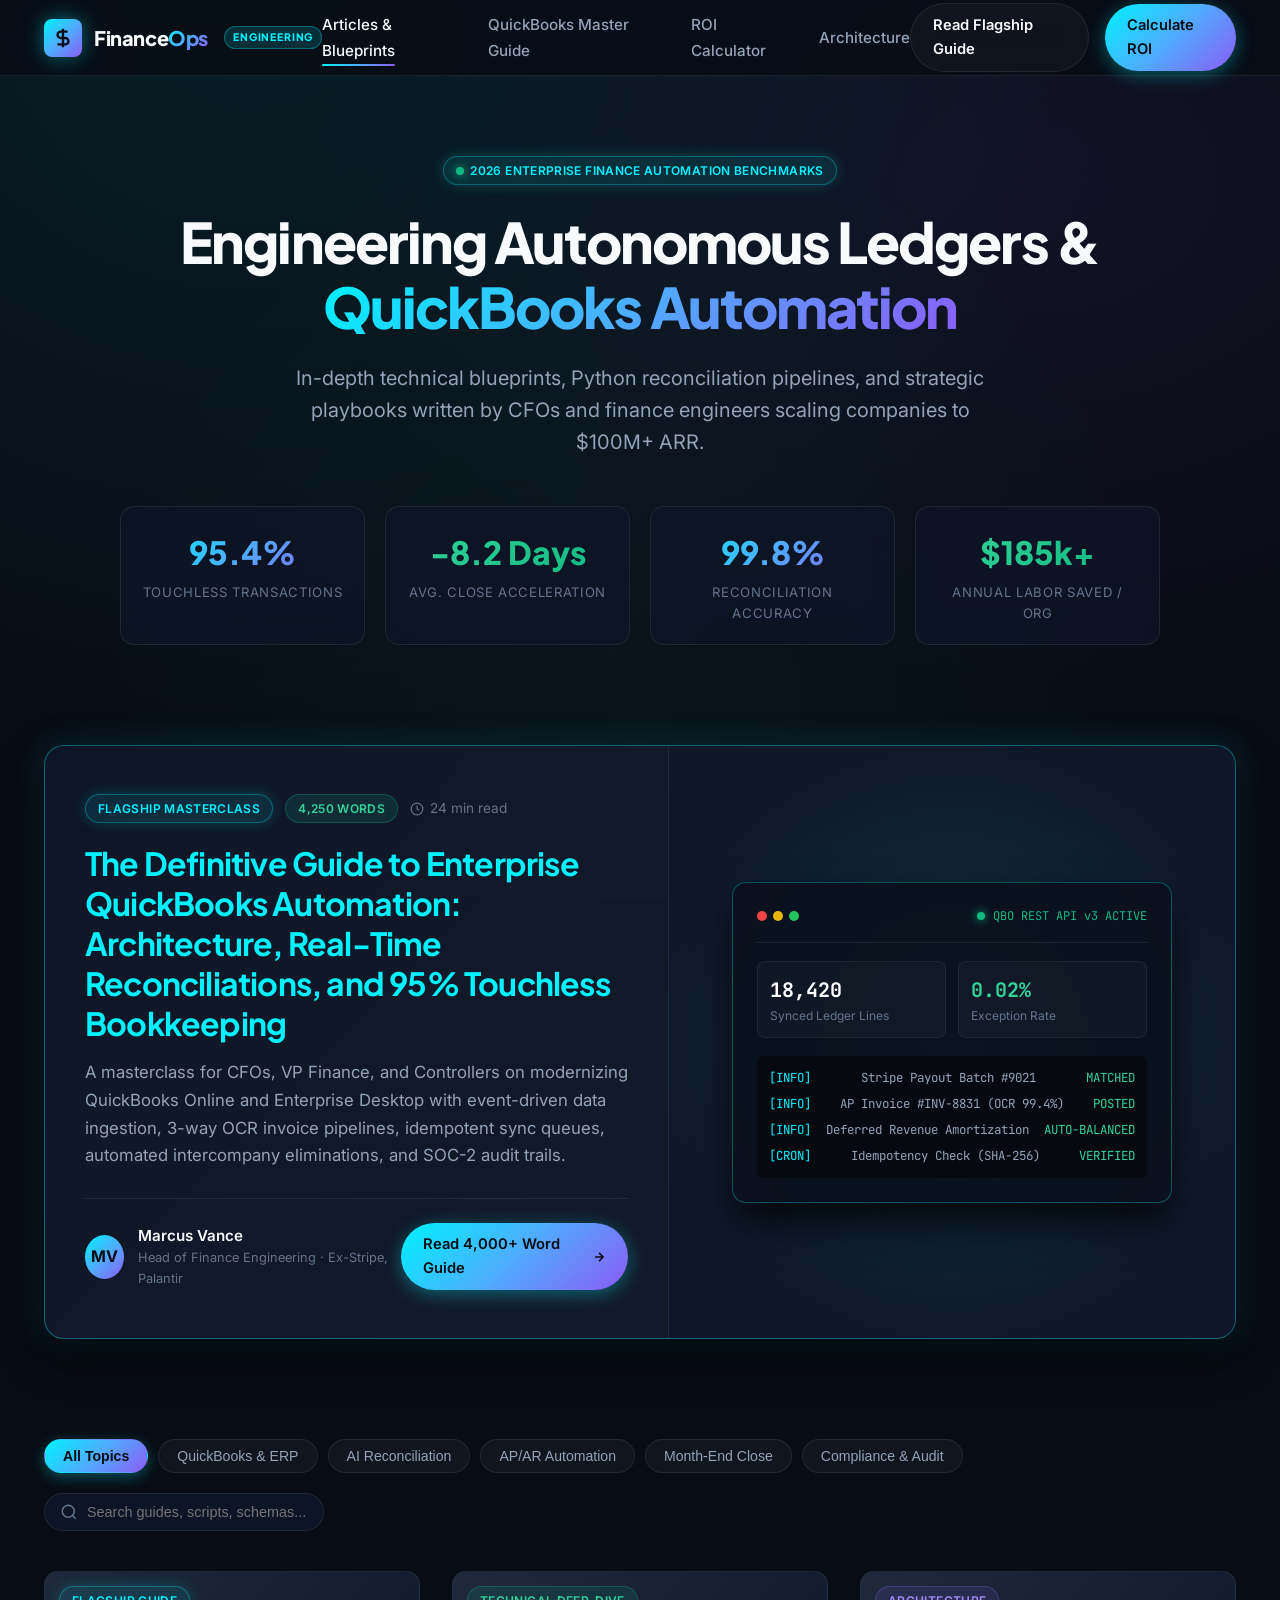
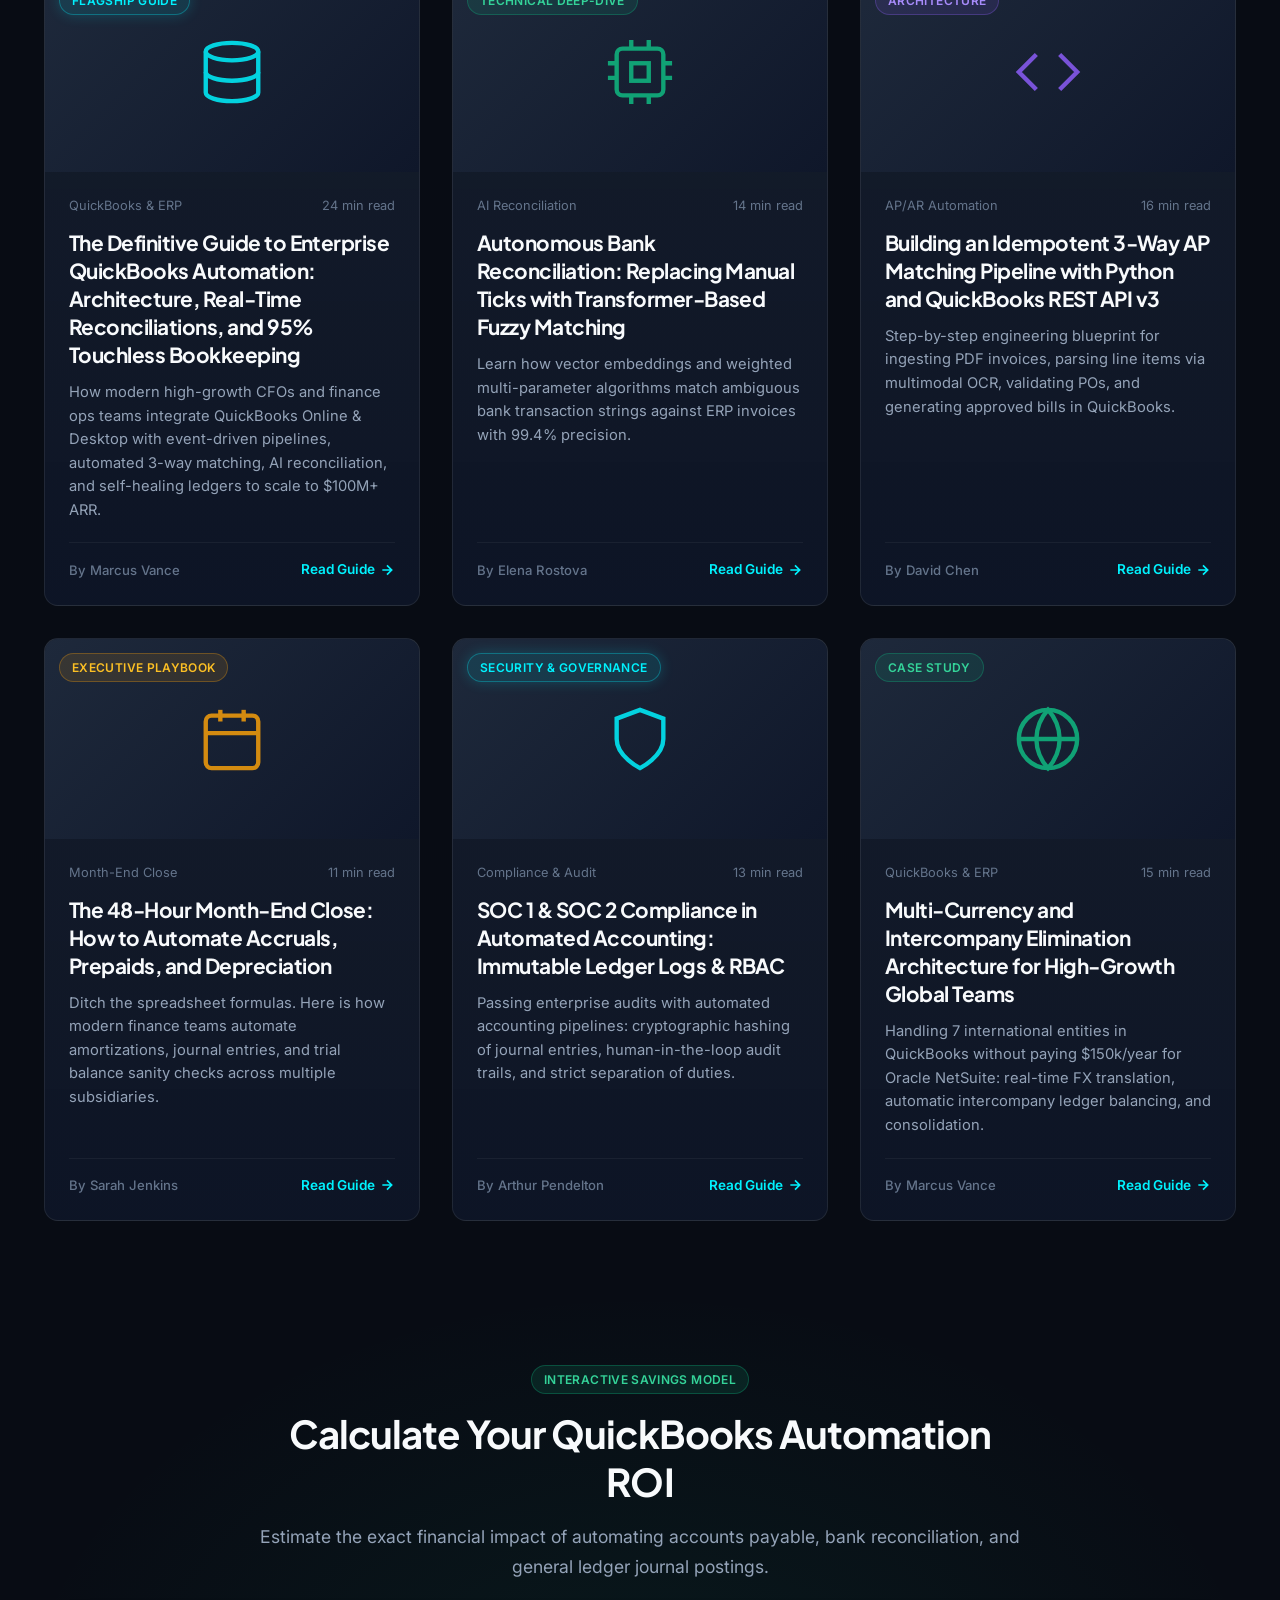
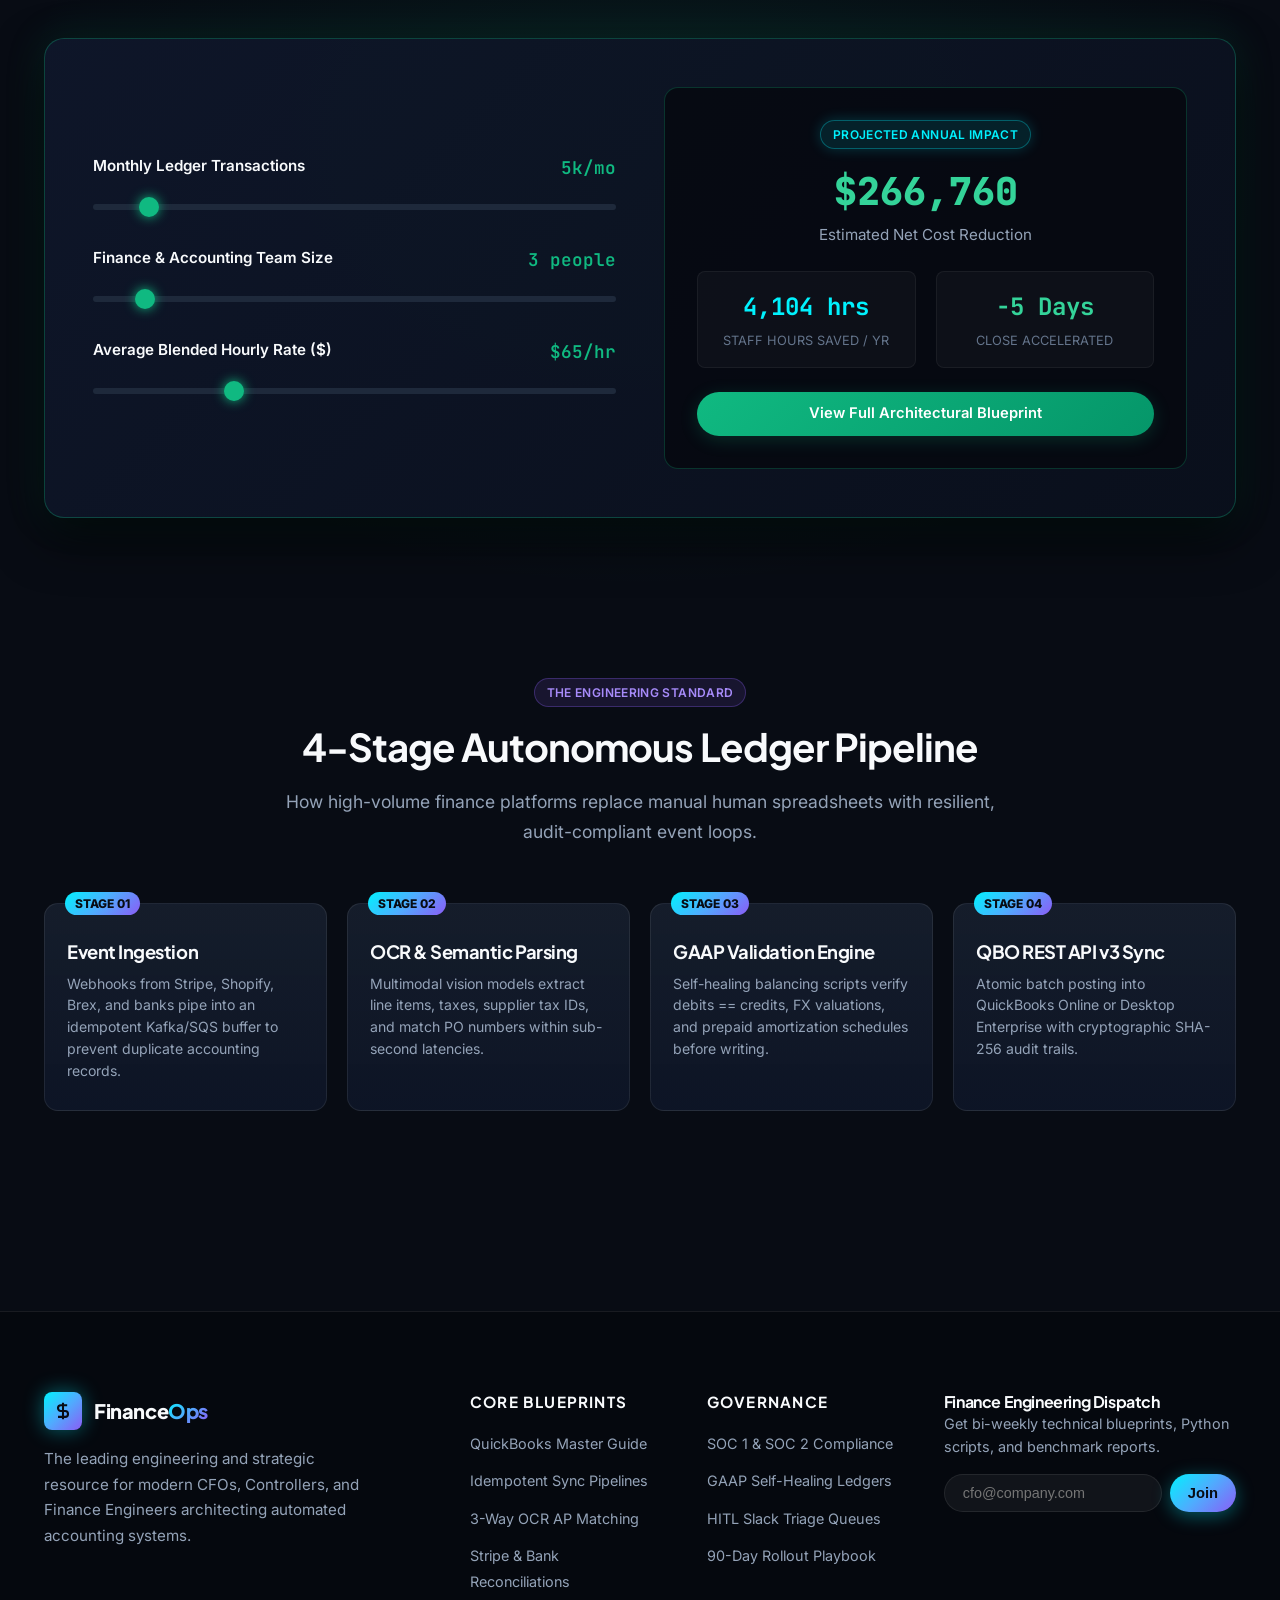
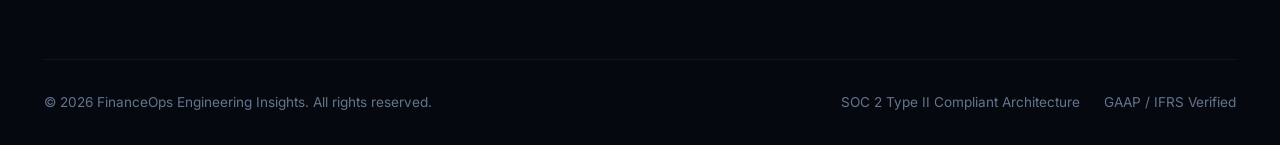
==== index.html @ e1226d4d "added" ====
<!DOCTYPE html>
<html lang="en">
<head>
  <meta charset="UTF-8">
  <meta name="viewport" content="width=device-width, initial-scale=1.0">
  <title>Autonomous Finance & QuickBooks Automation Insights | FinanceOps</title>
  <meta name="description" content="Explore masterclass guides, architectural blueprints, and AI workflows for QuickBooks automation, autonomous reconciliation, and month-end close acceleration.">
  
  <!-- Google Fonts -->
  <link rel="preconnect" href="https://fonts.googleapis.com">
  <link rel="preconnect" href="https://fonts.gstatic.com" crossorigin>
  <link href="https://fonts.googleapis.com/css2?family=Inter:wght@300;400;500;600;700&family=JetBrains+Mono:wght@400;500;600;700&family=Plus+Jakarta+Sans:wght@500;600;700;800&display=swap" rel="stylesheet">
  
  <!-- CSS -->
  <link rel="stylesheet" href="css/main.css">
  <link rel="stylesheet" href="css/hub.css">
</head>
<body>

  <!-- Navigation Bar -->
  <header class="site-header">
    <div class="container nav-container">
      <a href="index.html" class="brand-logo">
        <div class="logo-icon">
          <svg width="22" height="22" viewBox="0 0 24 24" fill="none" stroke="currentColor" stroke-width="2.5"><path d="M12 2v20M17 5H9.5a3.5 3.5 0 0 0 0 7h5a3.5 3.5 0 0 1 0 7H6"/></svg>
        </div>
        <span>Finance<span class="gradient-text">Ops</span></span>
        <span class="logo-badge">ENGINEERING</span>
      </a>

      <ul class="nav-links">
        <li><a href="index.html" class="nav-link active">Articles & Blueprints</a></li>
        <li><a href="quickbooks-automation-guide.html" class="nav-link">QuickBooks Master Guide</a></li>
        <li><a href="#roi-calculator" class="nav-link">ROI Calculator</a></li>
        <li><a href="#architecture-framework" class="nav-link">Architecture</a></li>
      </ul>

      <div class="nav-actions">
        <a href="quickbooks-automation-guide.html" class="btn btn-outline">Read Flagship Guide</a>
        <a href="#roi-calculator" class="btn btn-primary">Calculate ROI</a>
      </div>
    </div>
  </header>

  <!-- Hero Section -->
  <section class="hub-hero">
    <div class="container">
      <div class="hero-pill">
        <span class="badge badge-glow">
          <span class="pulse-dot"></span> 2026 Enterprise Finance Automation Benchmarks
        </span>
      </div>
      <h1>Engineering Autonomous Ledgers & <span class="gradient-text">QuickBooks Automation</span></h1>
      <p class="lead">
        In-depth technical blueprints, Python reconciliation pipelines, and strategic playbooks written by CFOs and finance engineers scaling companies to $100M+ ARR.
      </p>

      <!-- Stats Bar -->
      <div class="hero-stats-row">
        <div class="stat-box">
          <div class="stat-number gradient-text">95.4%</div>
          <div class="stat-label">Touchless Transactions</div>
        </div>
        <div class="stat-box">
          <div class="stat-number gradient-text-emerald">-8.2 Days</div>
          <div class="stat-label">Avg. Close Acceleration</div>
        </div>
        <div class="stat-box">
          <div class="stat-number gradient-text">99.8%</div>
          <div class="stat-label">Reconciliation Accuracy</div>
        </div>
        <div class="stat-box">
          <div class="stat-number gradient-text-emerald">$185k+</div>
          <div class="stat-label">Annual Labor Saved / Org</div>
        </div>
      </div>
    </div>
  </section>

  <!-- Featured Flagship Article Section -->
  <section class="featured-section">
    <div class="container">
      <div class="featured-card">
        <div class="featured-content">
          <div>
            <div class="featured-meta">
              <span class="badge badge-glow">Flagship Masterclass</span>
              <span class="badge badge-emerald">4,250 Words</span>
              <span class="reading-time">
                <svg width="14" height="14" viewBox="0 0 24 24" fill="none" stroke="currentColor" stroke-width="2"><circle cx="12" cy="12" r="10"/><polyline points="12 6 12 12 16 14"/></svg>
                24 min read
              </span>
            </div>
            <h2 class="featured-title">
              <a href="quickbooks-automation-guide.html">
                The Definitive Guide to Enterprise QuickBooks Automation: Architecture, Real-Time Reconciliations, and 95% Touchless Bookkeeping
              </a>
            </h2>
            <p class="featured-excerpt">
              A masterclass for CFOs, VP Finance, and Controllers on modernizing QuickBooks Online and Enterprise Desktop with event-driven data ingestion, 3-way OCR invoice pipelines, idempotent sync queues, automated intercompany eliminations, and SOC-2 audit trails.
            </p>
          </div>

          <div class="featured-author">
            <div class="author-info">
              <div class="author-avatar">MV</div>
              <div>
                <div class="author-name">Marcus Vance</div>
                <div class="author-role">Head of Finance Engineering · Ex-Stripe, Palantir</div>
              </div>
            </div>
            <a href="quickbooks-automation-guide.html" class="btn btn-primary">
              Read 4,000+ Word Guide
              <svg width="16" height="16" viewBox="0 0 24 24" fill="none" stroke="currentColor" stroke-width="2.5"><path d="M5 12h14M12 5l7 7-7 7"/></svg>
            </a>
          </div>
        </div>

        <div class="featured-visual">
          <div class="visual-mockup">
            <div class="mockup-header">
              <div class="mockup-dots">
                <span class="mockup-dot red"></span>
                <span class="mockup-dot yellow"></span>
                <span class="mockup-dot green"></span>
              </div>
              <div class="mockup-sync-pulse">
                <span class="pulse-dot"></span> QBO REST API v3 ACTIVE
              </div>
            </div>

            <div class="mockup-metric-grid">
              <div class="mockup-metric">
                <div class="metric-val">18,420</div>
                <div class="metric-lbl">Synced Ledger Lines</div>
              </div>
              <div class="mockup-metric">
                <div class="metric-val" style="color: #34d399;">0.02%</div>
                <div class="metric-lbl">Exception Rate</div>
              </div>
            </div>

            <div class="mockup-log">
              <div class="log-entry">
                <span class="log-accent">[INFO]</span>
                <span>Stripe Payout Batch #9021</span>
                <span class="log-success">MATCHED</span>
              </div>
              <div class="log-entry">
                <span class="log-accent">[INFO]</span>
                <span>AP Invoice #INV-8831 (OCR 99.4%)</span>
                <span class="log-success">POSTED</span>
              </div>
              <div class="log-entry">
                <span class="log-accent">[INFO]</span>
                <span>Deferred Revenue Amortization</span>
                <span class="log-success">AUTO-BALANCED</span>
              </div>
              <div class="log-entry">
                <span class="log-accent">[CRON]</span>
                <span>Idempotency Check (SHA-256)</span>
                <span class="log-success">VERIFIED</span>
              </div>
            </div>
          </div>
        </div>
      </div>
    </div>
  </section>

  <!-- Filter & Article Discovery Grid -->
  <section class="container" style="padding-top: 40px;">
    <div class="filter-search-container">
      <div class="category-pills">
        <button class="cat-btn active" data-cat="all">All Topics</button>
        <button class="cat-btn" data-cat="QuickBooks">QuickBooks & ERP</button>
        <button class="cat-btn" data-cat="AI Reconciliation">AI Reconciliation</button>
        <button class="cat-btn" data-cat="AP/AR">AP/AR Automation</button>
        <button class="cat-btn" data-cat="Month-End">Month-End Close</button>
        <button class="cat-btn" data-cat="Compliance">Compliance & Audit</button>
      </div>

      <div class="search-box">
        <svg class="search-icon" width="18" height="18" viewBox="0 0 24 24" fill="none" stroke="currentColor" stroke-width="2"><circle cx="11" cy="11" r="8"/><line x1="21" y1="21" x2="16.65" y2="16.65"/></svg>
        <input type="text" class="search-input" placeholder="Search guides, scripts, schemas..." aria-label="Search articles">
      </div>
    </div>

    <!-- Blog Card Grid (Rendered dynamically from js/data.js) -->
    <div class="blog-grid">
      <!-- Fallback cards if JS is loading -->
    </div>
  </section>

  <!-- Interactive ROI Calculator Section -->
  <section id="roi-calculator" class="hub-roi-section">
    <div class="container">
      <div class="section-header">
        <span class="badge badge-emerald">Interactive Savings Model</span>
        <h2>Calculate Your QuickBooks Automation ROI</h2>
        <p>Estimate the exact financial impact of automating accounts payable, bank reconciliation, and general ledger journal postings.</p>
      </div>

      <div class="roi-card-wrapper">
        <div class="roi-controls">
          <div class="slider-group">
            <label for="slider-tx">
              <span>Monthly Ledger Transactions</span>
              <span id="val-tx" class="slider-val">5,000/mo</span>
            </label>
            <input type="range" id="slider-tx" class="range-slider" min="500" max="50000" step="500" value="5000">
          </div>

          <div class="slider-group">
            <label for="slider-team">
              <span>Finance & Accounting Team Size</span>
              <span id="val-team" class="slider-val">3 people</span>
            </label>
            <input type="range" id="slider-team" class="range-slider" min="1" max="25" step="1" value="3">
          </div>

          <div class="slider-group">
            <label for="slider-cost">
              <span>Average Blended Hourly Rate ($)</span>
              <span id="val-cost" class="slider-val">$65/hr</span>
            </label>
            <input type="range" id="slider-cost" class="range-slider" min="35" max="150" step="5" value="65">
          </div>
        </div>

        <div class="roi-results-box">
          <span class="badge badge-glow" style="margin-bottom: 12px;">Projected Annual Impact</span>
          <div id="roi-annual-savings" class="roi-num-large">$296,400</div>
          <div style="color: var(--text-secondary); font-size: 0.95rem; margin-bottom: 24px;">Estimated Net Cost Reduction</div>

          <div class="roi-results-grid">
            <div class="roi-metric-card">
              <div id="roi-hours-saved" class="roi-num-sub">4,560 hrs</div>
              <div class="roi-metric-title">Staff Hours Saved / Yr</div>
            </div>
            <div class="roi-metric-card">
              <div id="roi-close-days" class="roi-num-sub" style="color: #34d399;">-7 Days</div>
              <div class="roi-metric-title">Close Accelerated</div>
            </div>
          </div>

          <a href="quickbooks-automation-guide.html#section-7" class="btn btn-emerald" style="width: 100%;">
            View Full Architectural Blueprint
          </a>
        </div>
      </div>
    </div>
  </section>

  <!-- Modern Finance Architecture Framework Preview -->
  <section id="architecture-framework" class="arch-preview-section">
    <div class="container">
      <div class="section-header">
        <span class="badge badge-purple">The Engineering Standard</span>
        <h2>4-Stage Autonomous Ledger Pipeline</h2>
        <p>How high-volume finance platforms replace manual human spreadsheets with resilient, audit-compliant event loops.</p>
      </div>

      <div class="arch-flow-grid">
        <div class="arch-step-card">
          <div class="step-number">STAGE 01</div>
          <h3 class="step-title">Event Ingestion</h3>
          <p class="step-desc">Webhooks from Stripe, Shopify, Brex, and banks pipe into an idempotent Kafka/SQS buffer to prevent duplicate accounting records.</p>
        </div>

        <div class="arch-step-card">
          <div class="step-number">STAGE 02</div>
          <h3 class="step-title">OCR & Semantic Parsing</h3>
          <p class="step-desc">Multimodal vision models extract line items, taxes, supplier tax IDs, and match PO numbers within sub-second latencies.</p>
        </div>

        <div class="arch-step-card">
          <div class="step-number">STAGE 03</div>
          <h3 class="step-title">GAAP Validation Engine</h3>
          <p class="step-desc">Self-healing balancing scripts verify debits == credits, FX valuations, and prepaid amortization schedules before writing.</p>
        </div>

        <div class="arch-step-card">
          <div class="step-number">STAGE 04</div>
          <h3 class="step-title">QBO REST API v3 Sync</h3>
          <p class="step-desc">Atomic batch posting into QuickBooks Online or Desktop Enterprise with cryptographic SHA-256 audit trails.</p>
        </div>
      </div>
    </div>
  </section>

  <!-- Footer -->
  <footer class="site-footer">
    <div class="container">
      <div class="footer-grid">
        <div class="footer-brand">
          <a href="index.html" class="brand-logo">
            <div class="logo-icon">
              <svg width="20" height="20" viewBox="0 0 24 24" fill="none" stroke="currentColor" stroke-width="2.5"><path d="M12 2v20M17 5H9.5a3.5 3.5 0 0 0 0 7h5a3.5 3.5 0 0 1 0 7H6"/></svg>
            </div>
            <span>Finance<span class="gradient-text">Ops</span></span>
          </a>
          <p>
            The leading engineering and strategic resource for modern CFOs, Controllers, and Finance Engineers architecting automated accounting systems.
          </p>
        </div>

        <div class="footer-column">
          <h4>Core Blueprints</h4>
          <ul class="footer-links">
            <li><a href="quickbooks-automation-guide.html">QuickBooks Master Guide</a></li>
            <li><a href="quickbooks-automation-guide.html#section-3">Idempotent Sync Pipelines</a></li>
            <li><a href="quickbooks-automation-guide.html#section-4-1">3-Way OCR AP Matching</a></li>
            <li><a href="quickbooks-automation-guide.html#section-4-2">Stripe & Bank Reconciliations</a></li>
          </ul>
        </div>

        <div class="footer-column">
          <h4>Governance</h4>
          <ul class="footer-links">
            <li><a href="quickbooks-automation-guide.html#section-6">SOC 1 & SOC 2 Compliance</a></li>
            <li><a href="quickbooks-automation-guide.html#section-6">GAAP Self-Healing Ledgers</a></li>
            <li><a href="quickbooks-automation-guide.html#section-5">HITL Slack Triage Queues</a></li>
            <li><a href="quickbooks-automation-guide.html#section-7">90-Day Rollout Playbook</a></li>
          </ul>
        </div>

        <div class="footer-newsletter">
          <h4>Finance Engineering Dispatch</h4>
          <p>Get bi-weekly technical blueprints, Python scripts, and benchmark reports.</p>
          <form class="footer-form" onsubmit="event.preventDefault(); alert('Subscribed to the FinanceOps Engineering Dispatch!');">
            <input type="email" class="footer-input" placeholder="cfo@company.com" required>
            <button type="submit" class="btn btn-primary" style="padding: 10px 18px;">Join</button>
          </form>
        </div>
      </div>

      <div class="footer-bottom">
        <div>© 2026 FinanceOps Engineering Insights. All rights reserved.</div>
        <div style="display: flex; gap: 24px;">
          <span>SOC 2 Type II Compliant Architecture</span>
          <span>GAAP / IFRS Verified</span>
        </div>
      </div>
    </div>
  </footer>

  <!-- Scripts -->
  <script src="js/data.js"></script>
  <script src="js/app.js"></script>
</body>
</html>
---- css/main.css ----
:root {
  --bg-primary: #080c14;
  --bg-secondary: #0f172a;
  --bg-card: rgba(15, 23, 42, 0.75);
  --bg-card-hover: rgba(30, 41, 59, 0.85);
  --bg-glass: rgba(255, 255, 255, 0.03);
  --border-subtle: rgba(255, 255, 255, 0.08);
  --border-accent: rgba(0, 242, 254, 0.3);
  
  --text-primary: #f8fafc;
  --text-secondary: #94a3b8;
  --text-muted: #64748b;
  
  --accent-cyan: #00f2fe;
  --accent-blue: #4facfe;
  --accent-emerald: #10b981;
  --accent-emerald-glow: rgba(16, 185, 129, 0.2);
  --accent-purple: #8b5cf6;
  --accent-amber: #f59e0b;
  
  --gradient-brand: linear-gradient(135deg, #00f2fe 0%, #4facfe 50%, #8b5cf6 100%);
  --gradient-emerald: linear-gradient(135deg, #10b981 0%, #059669 100%);
  --gradient-dark-card: linear-gradient(180deg, rgba(30, 41, 59, 0.6) 0%, rgba(15, 23, 42, 0.8) 100%);
  --gradient-glow: radial-gradient(circle at 50% -20%, rgba(0, 242, 254, 0.15), transparent 70%);

  --font-sans: 'Inter', -apple-system, BlinkMacSystemFont, 'Segoe UI', Roboto, sans-serif;
  --font-display: 'Plus Jakarta Sans', 'Outfit', sans-serif;
  --font-mono: 'JetBrains Mono', 'Fira Code', monospace;

  --shadow-sm: 0 2px 8px rgba(0, 0, 0, 0.3);
  --shadow-md: 0 8px 30px rgba(0, 0, 0, 0.5);
  --shadow-glow: 0 0 30px rgba(0, 242, 254, 0.25);
  --shadow-emerald-glow: 0 0 30px rgba(16, 185, 129, 0.25);

  --radius-sm: 8px;
  --radius-md: 14px;
  --radius-lg: 20px;
  --radius-full: 9999px;
  
  --container-width: 1240px;
  --header-height: 76px;
  --transition-fast: 0.2s cubic-bezier(0.16, 1, 0.3, 1);
  --transition-smooth: 0.35s cubic-bezier(0.16, 1, 0.3, 1);
}

* {
  margin: 0;
  padding: 0;
  box-sizing: border-box;
}

html {
  scroll-behavior: smooth;
  font-size: 16px;
  background-color: var(--bg-primary);
  color: var(--text-primary);
  font-family: var(--font-sans);
  line-height: 1.6;
  -webkit-font-smoothing: antialiased;
}

body {
  min-height: 100vh;
  position: relative;
  overflow-x: hidden;
  background-image: 
    radial-gradient(ellipse at 20% 0%, rgba(0, 242, 254, 0.08) 0%, transparent 60%),
    radial-gradient(ellipse at 80% 20%, rgba(139, 92, 246, 0.07) 0%, transparent 50%),
    radial-gradient(ellipse at 50% 80%, rgba(16, 185, 129, 0.05) 0%, transparent 60%);
  background-attachment: fixed;
}

/* Typography Helpers */
h1, h2, h3, h4, h5, h6 {
  font-family: var(--font-display);
  font-weight: 700;
  letter-spacing: -0.025em;
  color: var(--text-primary);
  line-height: 1.25;
}

p {
  color: var(--text-secondary);
}

a {
  color: var(--accent-cyan);
  text-decoration: none;
  transition: all var(--transition-fast);
}

a:hover {
  color: #fff;
  text-shadow: 0 0 10px rgba(0, 242, 254, 0.5);
}

.gradient-text {
  background: var(--gradient-brand);
  -webkit-background-clip: text;
  -webkit-text-fill-color: transparent;
}

.gradient-text-emerald {
  background: linear-gradient(135deg, #34d399 0%, #10b981 100%);
  -webkit-background-clip: text;
  -webkit-text-fill-color: transparent;
}

/* Layout */
.container {
  max-width: var(--container-width);
  margin: 0 auto;
  padding: 0 24px;
}

/* Navigation Bar */
.site-header {
  position: sticky;
  top: 0;
  z-index: 1000;
  height: var(--header-height);
  background: rgba(8, 12, 20, 0.85);
  backdrop-filter: blur(16px);
  -webkit-backdrop-filter: blur(16px);
  border-bottom: 1px solid var(--border-subtle);
  transition: all var(--transition-smooth);
}

.nav-container {
  display: flex;
  align-items: center;
  justify-content: space-between;
  height: 100%;
}

.brand-logo {
  display: flex;
  align-items: center;
  gap: 12px;
  text-decoration: none;
  font-weight: 800;
  font-size: 1.25rem;
  font-family: var(--font-display);
  color: var(--text-primary);
  letter-spacing: -0.02em;
}

.logo-icon {
  width: 38px;
  height: 38px;
  border-radius: var(--radius-sm);
  background: var(--gradient-brand);
  display: flex;
  align-items: center;
  justify-content: center;
  color: #080c14;
  font-weight: 900;
  box-shadow: 0 0 20px rgba(0, 242, 254, 0.4);
}

.logo-badge {
  font-size: 0.65rem;
  text-transform: uppercase;
  letter-spacing: 0.08em;
  padding: 2px 8px;
  border-radius: var(--radius-full);
  background: rgba(0, 242, 254, 0.15);
  color: var(--accent-cyan);
  border: 1px solid rgba(0, 242, 254, 0.3);
  margin-left: 4px;
}

.nav-links {
  display: flex;
  align-items: center;
  gap: 32px;
  list-style: none;
}

.nav-link {
  color: var(--text-secondary);
  font-size: 0.95rem;
  font-weight: 500;
  transition: color var(--transition-fast);
  position: relative;
}

.nav-link:hover, .nav-link.active {
  color: var(--text-primary);
}

.nav-link.active::after {
  content: '';
  position: absolute;
  bottom: -6px;
  left: 0;
  right: 0;
  height: 2px;
  background: var(--gradient-brand);
  border-radius: 2px;
}

.nav-actions {
  display: flex;
  align-items: center;
  gap: 16px;
}

/* Buttons */
.btn {
  display: inline-flex;
  align-items: center;
  justify-content: center;
  gap: 8px;
  padding: 10px 22px;
  border-radius: var(--radius-full);
  font-size: 0.92rem;
  font-weight: 600;
  cursor: pointer;
  transition: all var(--transition-smooth);
  border: none;
  text-decoration: none;
}

.btn-primary {
  background: var(--gradient-brand);
  color: #080c14;
  box-shadow: 0 4px 18px rgba(0, 242, 254, 0.35);
}

.btn-primary:hover {
  transform: translateY(-2px);
  box-shadow: 0 6px 24px rgba(0, 242, 254, 0.55);
  color: #080c14;
}

.btn-outline {
  background: rgba(255, 255, 255, 0.04);
  color: var(--text-primary);
  border: 1px solid var(--border-subtle);
  backdrop-filter: blur(10px);
}

.btn-outline:hover {
  background: rgba(255, 255, 255, 0.09);
  border-color: rgba(255, 255, 255, 0.2);
  color: #fff;
  transform: translateY(-1px);
}

.btn-emerald {
  background: var(--gradient-emerald);
  color: #fff;
  box-shadow: 0 4px 18px var(--accent-emerald-glow);
}

.btn-emerald:hover {
  transform: translateY(-2px);
  box-shadow: 0 6px 24px rgba(16, 185, 129, 0.45);
  color: #fff;
}

/* Badges */
.badge {
  display: inline-flex;
  align-items: center;
  gap: 6px;
  padding: 4px 12px;
  border-radius: var(--radius-full);
  font-size: 0.75rem;
  font-weight: 600;
  letter-spacing: 0.03em;
  text-transform: uppercase;
}

.badge-glow {
  background: rgba(0, 242, 254, 0.1);
  color: var(--accent-cyan);
  border: 1px solid rgba(0, 242, 254, 0.3);
  box-shadow: 0 0 14px rgba(0, 242, 254, 0.2);
}

.badge-emerald {
  background: rgba(16, 185, 129, 0.12);
  color: #34d399;
  border: 1px solid rgba(16, 185, 129, 0.3);
}

.badge-purple {
  background: rgba(139, 92, 246, 0.12);
  color: #a78bfa;
  border: 1px solid rgba(139, 92, 246, 0.3);
}

.badge-amber {
  background: rgba(245, 158, 11, 0.12);
  color: #fbbf24;
  border: 1px solid rgba(245, 158, 11, 0.3);
}

/* Glass Cards */
.glass-card {
  background: var(--gradient-dark-card);
  border: 1px solid var(--border-subtle);
  border-radius: var(--radius-md);
  backdrop-filter: blur(16px);
  -webkit-backdrop-filter: blur(16px);
  box-shadow: var(--shadow-sm);
  transition: all var(--transition-smooth);
  position: relative;
  overflow: hidden;
}

.glass-card:hover {
  border-color: rgba(0, 242, 254, 0.3);
  transform: translateY(-4px);
  box-shadow: var(--shadow-md), 0 0 20px rgba(0, 242, 254, 0.15);
}

/* Section Header */
.section-header {
  text-align: center;
  max-width: 760px;
  margin: 0 auto 56px auto;
}

.section-header h2 {
  font-size: 2.4rem;
  margin-top: 16px;
  margin-bottom: 16px;
}

.section-header p {
  font-size: 1.1rem;
  line-height: 1.7;
}

/* Footer */
.site-footer {
  background: #05080e;
  border-top: 1px solid var(--border-subtle);
  padding: 80px 0 32px 0;
  margin-top: 120px;
}

.footer-grid {
  display: grid;
  grid-template-columns: 2fr 1fr 1fr 1.5fr;
  gap: 48px;
  margin-bottom: 64px;
}

.footer-brand p {
  margin-top: 16px;
  font-size: 0.95rem;
  color: var(--text-secondary);
  line-height: 1.7;
  max-width: 320px;
}

.footer-column h4 {
  font-size: 0.95rem;
  text-transform: uppercase;
  letter-spacing: 0.08em;
  color: var(--text-primary);
  margin-bottom: 20px;
}

.footer-links {
  list-style: none;
  display: flex;
  flex-direction: column;
  gap: 12px;
}

.footer-links a {
  color: var(--text-secondary);
  font-size: 0.9rem;
}

.footer-links a:hover {
  color: var(--accent-cyan);
  padding-left: 4px;
}

.footer-newsletter p {
  font-size: 0.9rem;
  margin-bottom: 16px;
}

.footer-form {
  display: flex;
  gap: 8px;
}

.footer-input {
  flex: 1;
  background: rgba(255, 255, 255, 0.05);
  border: 1px solid var(--border-subtle);
  border-radius: var(--radius-full);
  padding: 10px 18px;
  color: #fff;
  font-size: 0.9rem;
  outline: none;
}

.footer-input:focus {
  border-color: var(--accent-cyan);
  box-shadow: 0 0 10px rgba(0, 242, 254, 0.25);
}

.footer-bottom {
  padding-top: 32px;
  border-top: 1px solid rgba(255, 255, 255, 0.05);
  display: flex;
  justify-content: space-between;
  align-items: center;
  font-size: 0.85rem;
  color: var(--text-muted);
}

/* Responsive */
@media (max-width: 992px) {
  .footer-grid {
    grid-template-columns: 1fr 1fr;
    gap: 36px;
  }
}

@media (max-width: 768px) {
  .nav-links {
    display: none;
  }
  .footer-grid {
    grid-template-columns: 1fr;
  }
  .section-header h2 {
    font-size: 1.85rem;
  }
  .footer-bottom {
    flex-direction: column;
    gap: 16px;
    text-align: center;
  }
}
---- css/hub.css ----
/* Hub Hero */
.hub-hero {
  padding: 80px 0 60px 0;
  position: relative;
  text-align: center;
}

.hero-pill {
  margin-bottom: 24px;
  animation: floatSubtle 4s ease-in-out infinite;
}

@keyframes floatSubtle {
  0%, 100% { transform: translateY(0); }
  50% { transform: translateY(-4px); }
}

.hub-hero h1 {
  font-size: 3.5rem;
  line-height: 1.15;
  max-width: 960px;
  margin: 0 auto 24px auto;
  font-weight: 800;
  letter-spacing: -0.035em;
}

.hub-hero p.lead {
  font-size: 1.25rem;
  color: var(--text-secondary);
  max-width: 720px;
  margin: 0 auto 40px auto;
  line-height: 1.6;
}

.hero-stats-row {
  display: grid;
  grid-template-columns: repeat(4, 1fr);
  gap: 20px;
  max-width: 1040px;
  margin: 48px auto 0 auto;
}

.stat-box {
  padding: 20px;
  background: rgba(15, 23, 42, 0.6);
  border: 1px solid var(--border-subtle);
  border-radius: var(--radius-md);
  text-align: center;
  backdrop-filter: blur(12px);
}

.stat-number {
  font-size: 2rem;
  font-weight: 800;
  font-family: var(--font-display);
  color: var(--text-primary);
  margin-bottom: 4px;
}

.stat-label {
  font-size: 0.82rem;
  color: var(--text-muted);
  text-transform: uppercase;
  letter-spacing: 0.05em;
}

/* Featured Master Article Banner */
.featured-section {
  padding: 40px 0 60px 0;
}

.featured-card {
  display: grid;
  grid-template-columns: 1.1fr 1fr;
  background: linear-gradient(135deg, rgba(15, 23, 42, 0.9) 0%, rgba(30, 41, 59, 0.6) 100%);
  border: 1px solid rgba(0, 242, 254, 0.35);
  border-radius: var(--radius-lg);
  overflow: hidden;
  box-shadow: 0 16px 40px rgba(0, 0, 0, 0.6), 0 0 35px rgba(0, 242, 254, 0.15);
  transition: all var(--transition-smooth);
}

.featured-card:hover {
  transform: translateY(-4px);
  border-color: var(--accent-cyan);
  box-shadow: 0 20px 50px rgba(0, 0, 0, 0.7), 0 0 50px rgba(0, 242, 254, 0.25);
}

.featured-content {
  padding: 48px 40px;
  display: flex;
  flex-direction: column;
  justify-content: space-between;
}

.featured-meta {
  display: flex;
  align-items: center;
  gap: 12px;
  margin-bottom: 20px;
  flex-wrap: wrap;
}

.reading-time {
  font-size: 0.85rem;
  color: var(--text-muted);
  display: flex;
  align-items: center;
  gap: 6px;
}

.featured-title {
  font-size: 2rem;
  line-height: 1.25;
  margin-bottom: 16px;
  color: var(--text-primary);
}

.featured-excerpt {
  color: var(--text-secondary);
  font-size: 1.05rem;
  line-height: 1.65;
  margin-bottom: 28px;
}

.featured-author {
  display: flex;
  align-items: center;
  justify-content: space-between;
  padding-top: 24px;
  border-top: 1px solid rgba(255, 255, 255, 0.08);
}

.author-info {
  display: flex;
  align-items: center;
  gap: 14px;
}

.author-avatar {
  width: 44px;
  height: 44px;
  border-radius: 50%;
  background: var(--gradient-brand);
  display: flex;
  align-items: center;
  justify-content: center;
  font-weight: 700;
  color: #080c14;
  font-size: 1rem;
}

.author-name {
  font-weight: 600;
  font-size: 0.95rem;
  color: var(--text-primary);
}

.author-role {
  font-size: 0.8rem;
  color: var(--text-muted);
}

.featured-visual {
  background: radial-gradient(circle at center, rgba(0, 242, 254, 0.12) 0%, rgba(15, 23, 42, 0.95) 75%);
  padding: 40px;
  display: flex;
  flex-direction: column;
  justify-content: center;
  align-items: center;
  border-left: 1px solid rgba(255, 255, 255, 0.08);
  position: relative;
}

.visual-mockup {
  width: 100%;
  max-width: 440px;
  background: rgba(10, 16, 28, 0.9);
  border: 1px solid rgba(0, 242, 254, 0.3);
  border-radius: var(--radius-md);
  padding: 24px;
  box-shadow: 0 20px 40px rgba(0, 0, 0, 0.8);
}

.mockup-header {
  display: flex;
  justify-content: space-between;
  align-items: center;
  padding-bottom: 16px;
  border-bottom: 1px solid rgba(255, 255, 255, 0.08);
  margin-bottom: 18px;
}

.mockup-dots {
  display: flex;
  gap: 6px;
}

.mockup-dot {
  width: 10px;
  height: 10px;
  border-radius: 50%;
}
.mockup-dot.red { background: #ef4444; }
.mockup-dot.yellow { background: #eab308; }
.mockup-dot.green { background: #22c55e; }

.mockup-sync-pulse {
  display: flex;
  align-items: center;
  gap: 8px;
  font-size: 0.75rem;
  font-family: var(--font-mono);
  color: var(--accent-emerald);
}

.pulse-dot {
  width: 8px;
  height: 8px;
  border-radius: 50%;
  background: var(--accent-emerald);
  box-shadow: 0 0 10px var(--accent-emerald);
  animation: pulseAnim 2s infinite;
}

@keyframes pulseAnim {
  0% { transform: scale(0.95); opacity: 0.8; }
  50% { transform: scale(1.3); opacity: 1; }
  100% { transform: scale(0.95); opacity: 0.8; }
}

.mockup-metric-grid {
  display: grid;
  grid-template-columns: 1fr 1fr;
  gap: 12px;
  margin-bottom: 18px;
}

.mockup-metric {
  background: rgba(255, 255, 255, 0.03);
  border: 1px solid rgba(255, 255, 255, 0.05);
  border-radius: 8px;
  padding: 12px;
}

.metric-val {
  font-size: 1.25rem;
  font-weight: 700;
  color: #fff;
  font-family: var(--font-mono);
}

.metric-lbl {
  font-size: 0.75rem;
  color: var(--text-muted);
}

.mockup-log {
  background: #060910;
  border-radius: 6px;
  padding: 12px;
  font-family: var(--font-mono);
  font-size: 0.78rem;
  color: #94a3b8;
  display: flex;
  flex-direction: column;
  gap: 6px;
}

.log-entry {
  display: flex;
  justify-content: space-between;
}
.log-success { color: #34d399; }
.log-accent { color: var(--accent-cyan); }

/* Filter & Search Bar */
.filter-search-container {
  display: flex;
  justify-content: space-between;
  align-items: center;
  gap: 20px;
  margin-bottom: 40px;
  flex-wrap: wrap;
}

.category-pills {
  display: flex;
  gap: 10px;
  flex-wrap: wrap;
}

.cat-btn {
  padding: 8px 18px;
  background: rgba(255, 255, 255, 0.04);
  border: 1px solid var(--border-subtle);
  border-radius: var(--radius-full);
  color: var(--text-secondary);
  font-size: 0.88rem;
  font-weight: 500;
  cursor: pointer;
  transition: all var(--transition-fast);
}

.cat-btn:hover {
  background: rgba(255, 255, 255, 0.08);
  color: var(--text-primary);
  border-color: rgba(255, 255, 255, 0.2);
}

.cat-btn.active {
  background: var(--gradient-brand);
  color: #080c14;
  font-weight: 700;
  border-color: transparent;
  box-shadow: 0 4px 14px rgba(0, 242, 254, 0.3);
}

.search-box {
  position: relative;
  min-width: 280px;
}

.search-input {
  width: 100%;
  background: rgba(15, 23, 42, 0.8);
  border: 1px solid var(--border-subtle);
  border-radius: var(--radius-full);
  padding: 10px 18px 10px 42px;
  color: var(--text-primary);
  font-size: 0.9rem;
  outline: none;
  transition: all var(--transition-fast);
}

.search-input:focus {
  border-color: var(--accent-cyan);
  box-shadow: 0 0 12px rgba(0, 242, 254, 0.25);
}

.search-icon {
  position: absolute;
  left: 16px;
  top: 50%;
  transform: translateY(-50%);
  color: var(--text-muted);
  pointer-events: none;
}

/* Blog Grid */
.blog-grid {
  display: grid;
  grid-template-columns: repeat(3, 1fr);
  gap: 32px;
  margin-bottom: 64px;
}

.blog-card {
  display: flex;
  flex-direction: column;
  height: 100%;
  background: var(--gradient-dark-card);
  border: 1px solid var(--border-subtle);
  border-radius: var(--radius-md);
  overflow: hidden;
  transition: all var(--transition-smooth);
}

.blog-card:hover {
  transform: translateY(-6px);
  border-color: rgba(0, 242, 254, 0.4);
  box-shadow: 0 14px 30px rgba(0, 0, 0, 0.6), 0 0 25px rgba(0, 242, 254, 0.12);
}

.card-img-wrap {
  height: 200px;
  background: linear-gradient(135deg, #1e293b 0%, #0f172a 100%);
  position: relative;
  overflow: hidden;
  display: flex;
  align-items: center;
  justify-content: center;
}

.card-img-wrap svg {
  width: 70px;
  height: 70px;
  opacity: 0.85;
  transition: transform var(--transition-smooth);
}

.blog-card:hover .card-img-wrap svg {
  transform: scale(1.1) rotate(2deg);
}

.card-tag {
  position: absolute;
  top: 14px;
  left: 14px;
}

.card-body {
  padding: 24px;
  display: flex;
  flex-direction: column;
  flex-grow: 1;
}

.card-meta {
  display: flex;
  justify-content: space-between;
  font-size: 0.8rem;
  color: var(--text-muted);
  margin-bottom: 12px;
}

.card-title {
  font-size: 1.3rem;
  margin-bottom: 12px;
  line-height: 1.35;
  color: var(--text-primary);
}

.card-title a {
  color: var(--text-primary);
}

.card-title a:hover {
  color: var(--accent-cyan);
}

.card-excerpt {
  font-size: 0.92rem;
  color: var(--text-secondary);
  line-height: 1.6;
  margin-bottom: 20px;
  flex-grow: 1;
}

.card-footer {
  display: flex;
  align-items: center;
  justify-content: space-between;
  padding-top: 16px;
  border-top: 1px solid rgba(255, 255, 255, 0.05);
}

.card-author {
  font-size: 0.82rem;
  color: var(--text-muted);
  font-weight: 500;
}

.read-more-link {
  font-size: 0.85rem;
  font-weight: 600;
  display: flex;
  align-items: center;
  gap: 4px;
}

/* Interactive ROI Hub Section */
.hub-roi-section {
  padding: 80px 0;
  background: radial-gradient(ellipse at center, rgba(16, 185, 129, 0.08) 0%, transparent 70%);
}

.roi-card-wrapper {
  background: linear-gradient(135deg, rgba(15, 23, 42, 0.95) 0%, rgba(10, 16, 28, 0.95) 100%);
  border: 1px solid rgba(16, 185, 129, 0.3);
  border-radius: var(--radius-lg);
  padding: 48px;
  box-shadow: 0 20px 50px rgba(0, 0, 0, 0.7), 0 0 40px rgba(16, 185, 129, 0.15);
  display: grid;
  grid-template-columns: 1fr 1fr;
  gap: 48px;
  align-items: center;
}

.roi-controls {
  display: flex;
  flex-direction: column;
  gap: 28px;
}

.slider-group label {
  display: flex;
  justify-content: space-between;
  font-size: 0.95rem;
  font-weight: 600;
  color: var(--text-primary);
  margin-bottom: 10px;
}

.slider-val {
  color: var(--accent-emerald);
  font-family: var(--font-mono);
  font-size: 1.1rem;
}

.range-slider {
  width: 100%;
  height: 6px;
  background: #1e293b;
  border-radius: 6px;
  outline: none;
  -webkit-appearance: none;
}

.range-slider::-webkit-slider-thumb {
  -webkit-appearance: none;
  width: 20px;
  height: 20px;
  border-radius: 50%;
  background: var(--accent-emerald);
  cursor: pointer;
  box-shadow: 0 0 12px var(--accent-emerald);
  transition: transform 0.1s ease;
}

.range-slider::-webkit-slider-thumb:hover {
  transform: scale(1.2);
}

.roi-results-box {
  background: rgba(6, 9, 16, 0.85);
  border: 1px solid rgba(16, 185, 129, 0.25);
  border-radius: var(--radius-md);
  padding: 32px;
  text-align: center;
}

.roi-results-grid {
  display: grid;
  grid-template-columns: 1fr 1fr;
  gap: 20px;
  margin: 24px 0;
}

.roi-metric-card {
  background: rgba(255, 255, 255, 0.03);
  padding: 16px;
  border-radius: var(--radius-sm);
  border: 1px solid rgba(255, 255, 255, 0.05);
}

.roi-num-large {
  font-size: 2.4rem;
  font-weight: 800;
  font-family: var(--font-mono);
  color: #34d399;
}

.roi-num-sub {
  font-size: 1.5rem;
  font-weight: 700;
  font-family: var(--font-mono);
  color: var(--accent-cyan);
}

.roi-metric-title {
  font-size: 0.8rem;
  color: var(--text-muted);
  text-transform: uppercase;
  margin-top: 4px;
}

/* Architecture Framework Section */
.arch-preview-section {
  padding: 80px 0;
}

.arch-flow-grid {
  display: grid;
  grid-template-columns: repeat(4, 1fr);
  gap: 20px;
  margin-top: 40px;
  position: relative;
}

.arch-step-card {
  background: var(--gradient-dark-card);
  border: 1px solid var(--border-subtle);
  border-radius: var(--radius-md);
  padding: 28px 22px;
  position: relative;
}

.step-number {
  position: absolute;
  top: -12px;
  left: 20px;
  background: var(--gradient-brand);
  color: #080c14;
  font-size: 0.75rem;
  font-weight: 800;
  padding: 2px 10px;
  border-radius: var(--radius-full);
}

.step-title {
  font-size: 1.15rem;
  margin-top: 8px;
  margin-bottom: 10px;
}

.step-desc {
  font-size: 0.88rem;
  color: var(--text-secondary);
  line-height: 1.55;
}

/* Responsive */
@media (max-width: 1024px) {
  .featured-card {
    grid-template-columns: 1fr;
  }
  .featured-visual {
    border-left: none;
    border-top: 1px solid rgba(255, 255, 255, 0.08);
  }
  .blog-grid {
    grid-template-columns: repeat(2, 1fr);
  }
  .roi-card-wrapper {
    grid-template-columns: 1fr;
  }
  .arch-flow-grid {
    grid-template-columns: repeat(2, 1fr);
  }
  .hero-stats-row {
    grid-template-columns: repeat(2, 1fr);
  }
}

@media (max-width: 640px) {
  .hub-hero h1 {
    font-size: 2.25rem;
  }
  .blog-grid {
    grid-template-columns: 1fr;
  }
  .hero-stats-row {
    grid-template-columns: 1fr;
  }
  .arch-flow-grid {
    grid-template-columns: 1fr;
  }
  .featured-content {
    padding: 28px 20px;
  }
}
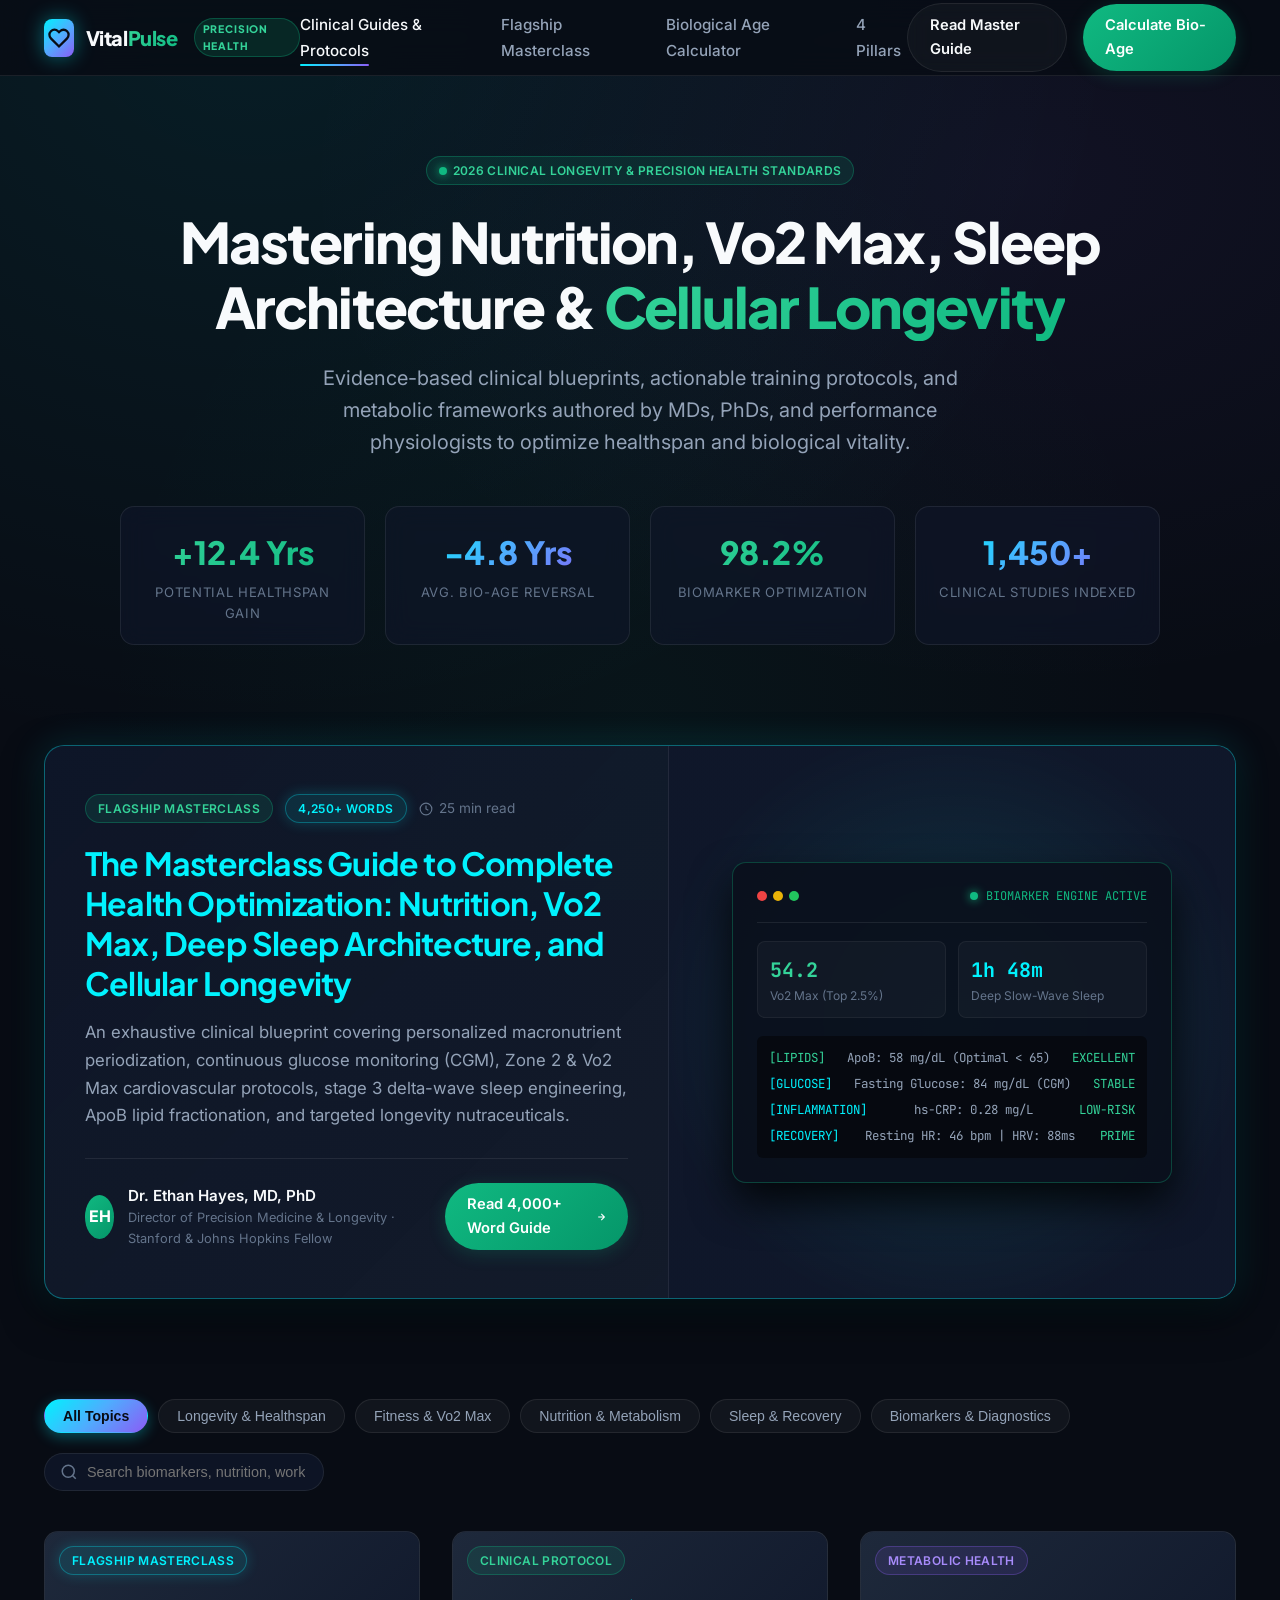
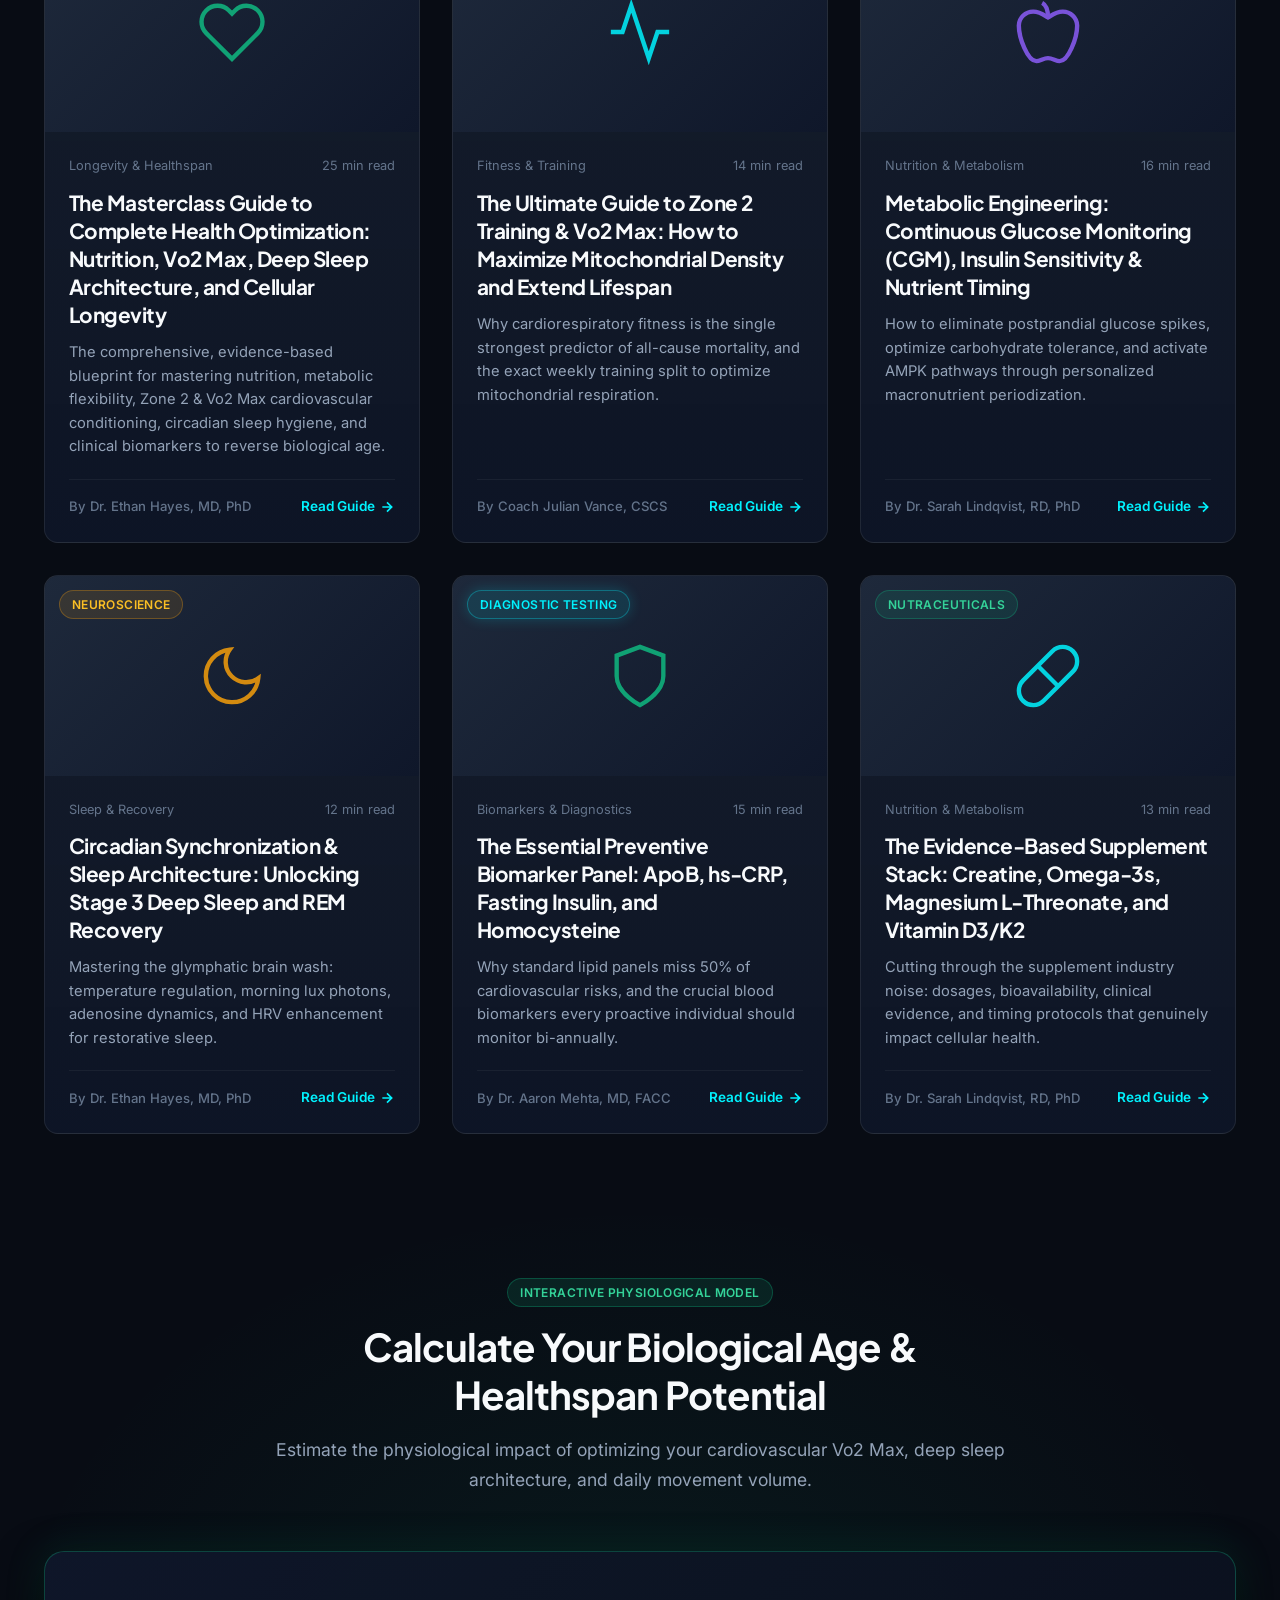
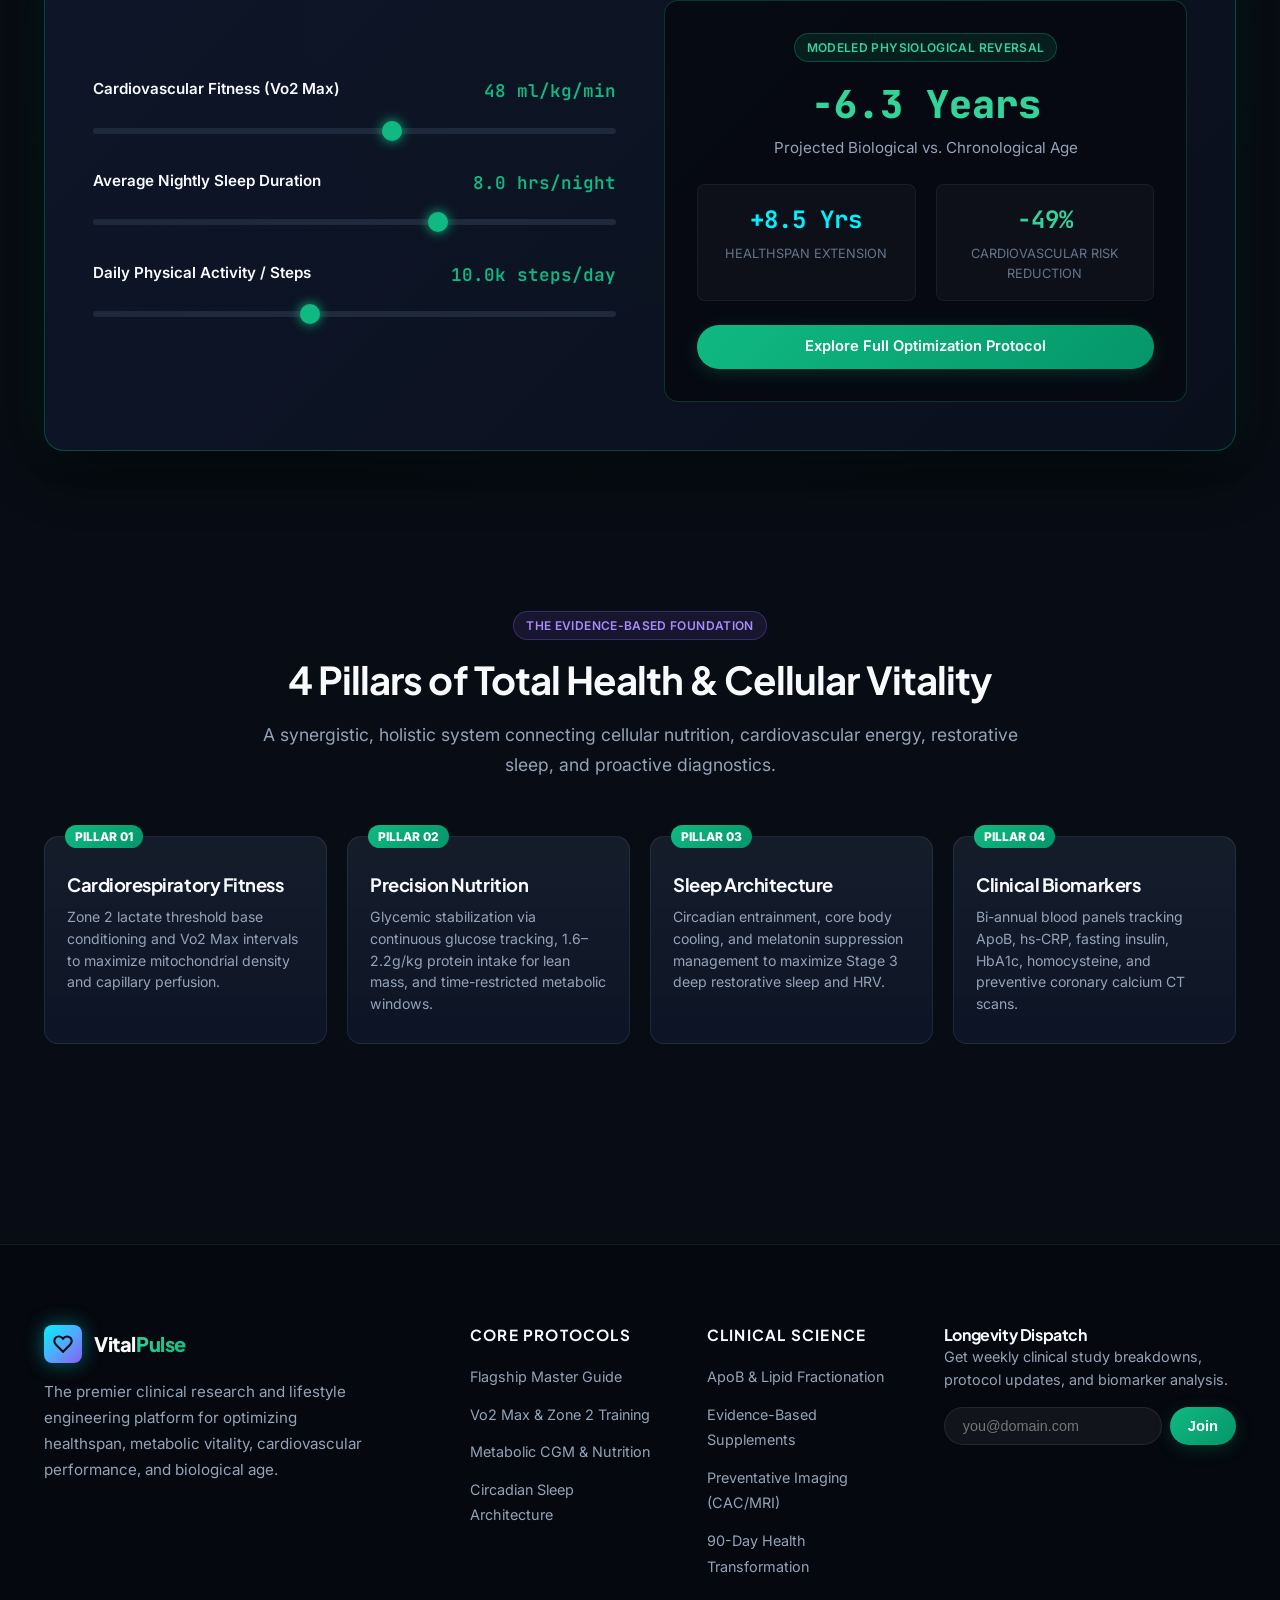
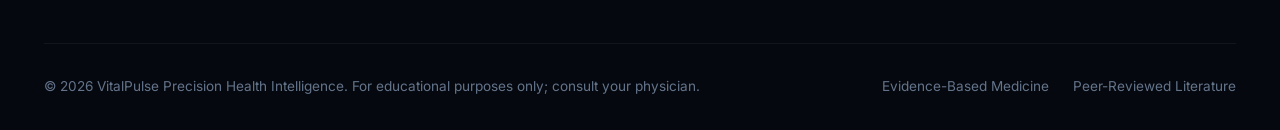
==== commit 3f61bd7c: "added" ====
--- a/index.html
+++ b/index.html
@@ -3,8 +3,8 @@
 <head>
   <meta charset="UTF-8">
   <meta name="viewport" content="width=device-width, initial-scale=1.0">
-  <title>Autonomous Finance & QuickBooks Automation Insights | FinanceOps</title>
-  <meta name="description" content="Explore masterclass guides, architectural blueprints, and AI workflows for QuickBooks automation, autonomous reconciliation, and month-end close acceleration.">
+  <title>VitalPulse | Precision Health, Nutrition, Fitness & Longevity Intelligence</title>
+  <meta name="description" content="Evidence-based masterclasses, clinical protocols, and actionable frameworks for optimizing nutrition, Vo2 Max, deep sleep architecture, biomarkers, and cellular longevity.">
   
   <!-- Google Fonts -->
   <link rel="preconnect" href="https://fonts.googleapis.com">
@@ -22,22 +22,22 @@
     <div class="container nav-container">
       <a href="index.html" class="brand-logo">
         <div class="logo-icon">
-          <svg width="22" height="22" viewBox="0 0 24 24" fill="none" stroke="currentColor" stroke-width="2.5"><path d="M12 2v20M17 5H9.5a3.5 3.5 0 0 0 0 7h5a3.5 3.5 0 0 1 0 7H6"/></svg>
-        </div>
-        <span>Finance<span class="gradient-text">Ops</span></span>
-        <span class="logo-badge">ENGINEERING</span>
+          <svg width="22" height="22" viewBox="0 0 24 24" fill="none" stroke="currentColor" stroke-width="2.5"><path d="M20.84 4.61a5.5 5.5 0 0 0-7.78 0L12 5.67l-1.06-1.06a5.5 5.5 0 0 0-7.78 7.78l1.06 1.06L12 21.23l7.78-7.78 1.06-1.06a5.5 5.5 0 0 0 0-7.78z"/></svg>
+        </div>
+        <span>Vital<span class="gradient-text-emerald">Pulse</span></span>
+        <span class="logo-badge" style="background: rgba(16,185,129,0.15); color: #34d399; border-color: rgba(16,185,129,0.3);">PRECISION HEALTH</span>
       </a>
 
       <ul class="nav-links">
-        <li><a href="index.html" class="nav-link active">Articles & Blueprints</a></li>
-        <li><a href="quickbooks-automation-guide.html" class="nav-link">QuickBooks Master Guide</a></li>
-        <li><a href="#roi-calculator" class="nav-link">ROI Calculator</a></li>
-        <li><a href="#architecture-framework" class="nav-link">Architecture</a></li>
+        <li><a href="index.html" class="nav-link active">Clinical Guides & Protocols</a></li>
+        <li><a href="health-optimization-guide.html" class="nav-link">Flagship Masterclass</a></li>
+        <li><a href="#bio-calculator" class="nav-link">Biological Age Calculator</a></li>
+        <li><a href="#health-pillars" class="nav-link">4 Pillars</a></li>
       </ul>
 
       <div class="nav-actions">
-        <a href="quickbooks-automation-guide.html" class="btn btn-outline">Read Flagship Guide</a>
-        <a href="#roi-calculator" class="btn btn-primary">Calculate ROI</a>
+        <a href="health-optimization-guide.html" class="btn btn-outline">Read Master Guide</a>
+        <a href="#bio-calculator" class="btn btn-emerald">Calculate Bio-Age</a>
       </div>
     </div>
   </header>
@@ -46,32 +46,32 @@
   <section class="hub-hero">
     <div class="container">
       <div class="hero-pill">
-        <span class="badge badge-glow">
-          <span class="pulse-dot"></span> 2026 Enterprise Finance Automation Benchmarks
+        <span class="badge badge-emerald">
+          <span class="pulse-dot"></span> 2026 Clinical Longevity & Precision Health Standards
         </span>
       </div>
-      <h1>Engineering Autonomous Ledgers & <span class="gradient-text">QuickBooks Automation</span></h1>
+      <h1>Mastering Nutrition, Vo2 Max, Sleep Architecture & <span class="gradient-text-emerald">Cellular Longevity</span></h1>
       <p class="lead">
-        In-depth technical blueprints, Python reconciliation pipelines, and strategic playbooks written by CFOs and finance engineers scaling companies to $100M+ ARR.
+        Evidence-based clinical blueprints, actionable training protocols, and metabolic frameworks authored by MDs, PhDs, and performance physiologists to optimize healthspan and biological vitality.
       </p>
 
       <!-- Stats Bar -->
       <div class="hero-stats-row">
         <div class="stat-box">
-          <div class="stat-number gradient-text">95.4%</div>
-          <div class="stat-label">Touchless Transactions</div>
+          <div class="stat-number gradient-text-emerald">+12.4 Yrs</div>
+          <div class="stat-label">Potential Healthspan Gain</div>
         </div>
         <div class="stat-box">
-          <div class="stat-number gradient-text-emerald">-8.2 Days</div>
-          <div class="stat-label">Avg. Close Acceleration</div>
+          <div class="stat-number gradient-text">-4.8 Yrs</div>
+          <div class="stat-label">Avg. Bio-Age Reversal</div>
         </div>
         <div class="stat-box">
-          <div class="stat-number gradient-text">99.8%</div>
-          <div class="stat-label">Reconciliation Accuracy</div>
+          <div class="stat-number gradient-text-emerald">98.2%</div>
+          <div class="stat-label">Biomarker Optimization</div>
         </div>
         <div class="stat-box">
-          <div class="stat-number gradient-text-emerald">$185k+</div>
-          <div class="stat-label">Annual Labor Saved / Org</div>
+          <div class="stat-number gradient-text">1,450+</div>
+          <div class="stat-label">Clinical Studies Indexed</div>
         </div>
       </div>
     </div>
@@ -84,32 +84,32 @@
         <div class="featured-content">
           <div>
             <div class="featured-meta">
-              <span class="badge badge-glow">Flagship Masterclass</span>
-              <span class="badge badge-emerald">4,250 Words</span>
+              <span class="badge badge-emerald">Flagship Masterclass</span>
+              <span class="badge badge-glow">4,250+ Words</span>
               <span class="reading-time">
                 <svg width="14" height="14" viewBox="0 0 24 24" fill="none" stroke="currentColor" stroke-width="2"><circle cx="12" cy="12" r="10"/><polyline points="12 6 12 12 16 14"/></svg>
-                24 min read
+                25 min read
               </span>
             </div>
             <h2 class="featured-title">
-              <a href="quickbooks-automation-guide.html">
-                The Definitive Guide to Enterprise QuickBooks Automation: Architecture, Real-Time Reconciliations, and 95% Touchless Bookkeeping
+              <a href="health-optimization-guide.html">
+                The Masterclass Guide to Complete Health Optimization: Nutrition, Vo2 Max, Deep Sleep Architecture, and Cellular Longevity
               </a>
             </h2>
             <p class="featured-excerpt">
-              A masterclass for CFOs, VP Finance, and Controllers on modernizing QuickBooks Online and Enterprise Desktop with event-driven data ingestion, 3-way OCR invoice pipelines, idempotent sync queues, automated intercompany eliminations, and SOC-2 audit trails.
+              An exhaustive clinical blueprint covering personalized macronutrient periodization, continuous glucose monitoring (CGM), Zone 2 & Vo2 Max cardiovascular protocols, stage 3 delta-wave sleep engineering, ApoB lipid fractionation, and targeted longevity nutraceuticals.
             </p>
           </div>
 
           <div class="featured-author">
             <div class="author-info">
-              <div class="author-avatar">MV</div>
+              <div class="author-avatar" style="background: var(--gradient-emerald); color: #fff;">EH</div>
               <div>
-                <div class="author-name">Marcus Vance</div>
-                <div class="author-role">Head of Finance Engineering · Ex-Stripe, Palantir</div>
-              </div>
-            </div>
-            <a href="quickbooks-automation-guide.html" class="btn btn-primary">
+                <div class="author-name">Dr. Ethan Hayes, MD, PhD</div>
+                <div class="author-role">Director of Precision Medicine & Longevity · Stanford & Johns Hopkins Fellow</div>
+              </div>
+            </div>
+            <a href="health-optimization-guide.html" class="btn btn-emerald">
               Read 4,000+ Word Guide
               <svg width="16" height="16" viewBox="0 0 24 24" fill="none" stroke="currentColor" stroke-width="2.5"><path d="M5 12h14M12 5l7 7-7 7"/></svg>
             </a>
@@ -117,7 +117,7 @@
         </div>
 
         <div class="featured-visual">
-          <div class="visual-mockup">
+          <div class="visual-mockup" style="border-color: rgba(16,185,129,0.3);">
             <div class="mockup-header">
               <div class="mockup-dots">
                 <span class="mockup-dot red"></span>
@@ -125,41 +125,41 @@
                 <span class="mockup-dot green"></span>
               </div>
               <div class="mockup-sync-pulse">
-                <span class="pulse-dot"></span> QBO REST API v3 ACTIVE
+                <span class="pulse-dot"></span> BIOMARKER ENGINE ACTIVE
               </div>
             </div>
 
             <div class="mockup-metric-grid">
               <div class="mockup-metric">
-                <div class="metric-val">18,420</div>
-                <div class="metric-lbl">Synced Ledger Lines</div>
+                <div class="metric-val" style="color: #34d399;">54.2</div>
+                <div class="metric-lbl">Vo2 Max (Top 2.5%)</div>
               </div>
               <div class="mockup-metric">
-                <div class="metric-val" style="color: #34d399;">0.02%</div>
-                <div class="metric-lbl">Exception Rate</div>
+                <div class="metric-val" style="color: #00f2fe;">1h 48m</div>
+                <div class="metric-lbl">Deep Slow-Wave Sleep</div>
               </div>
             </div>
 
             <div class="mockup-log">
               <div class="log-entry">
-                <span class="log-accent">[INFO]</span>
-                <span>Stripe Payout Batch #9021</span>
-                <span class="log-success">MATCHED</span>
+                <span class="log-success">[LIPIDS]</span>
+                <span>ApoB: 58 mg/dL (Optimal < 65)</span>
+                <span class="log-success">EXCELLENT</span>
               </div>
               <div class="log-entry">
-                <span class="log-accent">[INFO]</span>
-                <span>AP Invoice #INV-8831 (OCR 99.4%)</span>
-                <span class="log-success">POSTED</span>
+                <span class="log-accent">[GLUCOSE]</span>
+                <span>Fasting Glucose: 84 mg/dL (CGM)</span>
+                <span class="log-success">STABLE</span>
               </div>
               <div class="log-entry">
-                <span class="log-accent">[INFO]</span>
-                <span>Deferred Revenue Amortization</span>
-                <span class="log-success">AUTO-BALANCED</span>
+                <span class="log-accent">[INFLAMMATION]</span>
+                <span>hs-CRP: 0.28 mg/L</span>
+                <span class="log-success">LOW-RISK</span>
               </div>
               <div class="log-entry">
-                <span class="log-accent">[CRON]</span>
-                <span>Idempotency Check (SHA-256)</span>
-                <span class="log-success">VERIFIED</span>
+                <span class="log-accent">[RECOVERY]</span>
+                <span>Resting HR: 46 bpm | HRV: 88ms</span>
+                <span class="log-success">PRIME</span>
               </div>
             </div>
           </div>
@@ -173,16 +173,16 @@
     <div class="filter-search-container">
       <div class="category-pills">
         <button class="cat-btn active" data-cat="all">All Topics</button>
-        <button class="cat-btn" data-cat="QuickBooks">QuickBooks & ERP</button>
-        <button class="cat-btn" data-cat="AI Reconciliation">AI Reconciliation</button>
-        <button class="cat-btn" data-cat="AP/AR">AP/AR Automation</button>
-        <button class="cat-btn" data-cat="Month-End">Month-End Close</button>
-        <button class="cat-btn" data-cat="Compliance">Compliance & Audit</button>
+        <button class="cat-btn" data-cat="Longevity">Longevity & Healthspan</button>
+        <button class="cat-btn" data-cat="Fitness">Fitness & Vo2 Max</button>
+        <button class="cat-btn" data-cat="Nutrition">Nutrition & Metabolism</button>
+        <button class="cat-btn" data-cat="Sleep">Sleep & Recovery</button>
+        <button class="cat-btn" data-cat="Biomarkers">Biomarkers & Diagnostics</button>
       </div>
 
       <div class="search-box">
         <svg class="search-icon" width="18" height="18" viewBox="0 0 24 24" fill="none" stroke="currentColor" stroke-width="2"><circle cx="11" cy="11" r="8"/><line x1="21" y1="21" x2="16.65" y2="16.65"/></svg>
-        <input type="text" class="search-input" placeholder="Search guides, scripts, schemas..." aria-label="Search articles">
+        <input type="text" class="search-input" placeholder="Search biomarkers, nutrition, workouts..." aria-label="Search articles">
       </div>
     </div>
 
@@ -192,98 +192,98 @@
     </div>
   </section>
 
-  <!-- Interactive ROI Calculator Section -->
-  <section id="roi-calculator" class="hub-roi-section">
+  <!-- Interactive Healthspan & Biological Age Calculator -->
+  <section id="bio-calculator" class="hub-roi-section">
     <div class="container">
       <div class="section-header">
-        <span class="badge badge-emerald">Interactive Savings Model</span>
-        <h2>Calculate Your QuickBooks Automation ROI</h2>
-        <p>Estimate the exact financial impact of automating accounts payable, bank reconciliation, and general ledger journal postings.</p>
+        <span class="badge badge-emerald">Interactive Physiological Model</span>
+        <h2>Calculate Your Biological Age & Healthspan Potential</h2>
+        <p>Estimate the physiological impact of optimizing your cardiovascular Vo2 Max, deep sleep architecture, and daily movement volume.</p>
       </div>
 
       <div class="roi-card-wrapper">
         <div class="roi-controls">
           <div class="slider-group">
-            <label for="slider-tx">
-              <span>Monthly Ledger Transactions</span>
-              <span id="val-tx" class="slider-val">5,000/mo</span>
+            <label for="slider-vo2">
+              <span>Cardiovascular Fitness (Vo2 Max)</span>
+              <span id="val-vo2" class="slider-val">48 ml/kg/min</span>
             </label>
-            <input type="range" id="slider-tx" class="range-slider" min="500" max="50000" step="500" value="5000">
+            <input type="range" id="slider-vo2" class="range-slider" min="25" max="65" step="1" value="48">
           </div>
 
           <div class="slider-group">
-            <label for="slider-team">
-              <span>Finance & Accounting Team Size</span>
-              <span id="val-team" class="slider-val">3 people</span>
+            <label for="slider-sleep">
+              <span>Average Nightly Sleep Duration</span>
+              <span id="val-sleep" class="slider-val">8.0 hrs/night</span>
             </label>
-            <input type="range" id="slider-team" class="range-slider" min="1" max="25" step="1" value="3">
+            <input type="range" id="slider-sleep" class="range-slider" min="5.0" max="9.5" step="0.5" value="8.0">
           </div>
 
           <div class="slider-group">
-            <label for="slider-cost">
-              <span>Average Blended Hourly Rate ($)</span>
-              <span id="val-cost" class="slider-val">$65/hr</span>
+            <label for="slider-steps">
+              <span>Daily Physical Activity / Steps</span>
+              <span id="val-steps" class="slider-val">10.0k steps/day</span>
             </label>
-            <input type="range" id="slider-cost" class="range-slider" min="35" max="150" step="5" value="65">
+            <input type="range" id="slider-steps" class="range-slider" min="3000" max="20000" step="1000" value="10000">
           </div>
         </div>
 
         <div class="roi-results-box">
-          <span class="badge badge-glow" style="margin-bottom: 12px;">Projected Annual Impact</span>
-          <div id="roi-annual-savings" class="roi-num-large">$296,400</div>
-          <div style="color: var(--text-secondary); font-size: 0.95rem; margin-bottom: 24px;">Estimated Net Cost Reduction</div>
+          <span class="badge badge-emerald" style="margin-bottom: 12px;">Modeled Physiological Reversal</span>
+          <div id="health-bio-age" class="roi-num-large">-5.2 Years</div>
+          <div style="color: var(--text-secondary); font-size: 0.95rem; margin-bottom: 24px;">Projected Biological vs. Chronological Age</div>
 
           <div class="roi-results-grid">
             <div class="roi-metric-card">
-              <div id="roi-hours-saved" class="roi-num-sub">4,560 hrs</div>
-              <div class="roi-metric-title">Staff Hours Saved / Yr</div>
+              <div id="health-healthspan" class="roi-num-sub">+7.0 Yrs</div>
+              <div class="roi-metric-title">Healthspan Extension</div>
             </div>
             <div class="roi-metric-card">
-              <div id="roi-close-days" class="roi-num-sub" style="color: #34d399;">-7 Days</div>
-              <div class="roi-metric-title">Close Accelerated</div>
-            </div>
-          </div>
-
-          <a href="quickbooks-automation-guide.html#section-7" class="btn btn-emerald" style="width: 100%;">
-            View Full Architectural Blueprint
+              <div id="health-cvd-risk" class="roi-num-sub" style="color: #34d399;">-49%</div>
+              <div class="roi-metric-title">Cardiovascular Risk Reduction</div>
+            </div>
+          </div>
+
+          <a href="health-optimization-guide.html#section-7" class="btn btn-emerald" style="width: 100%;">
+            Explore Full Optimization Protocol
           </a>
         </div>
       </div>
     </div>
   </section>
 
-  <!-- Modern Finance Architecture Framework Preview -->
-  <section id="architecture-framework" class="arch-preview-section">
+  <!-- 4-Pillar Health Framework Section -->
+  <section id="health-pillars" class="arch-preview-section">
     <div class="container">
       <div class="section-header">
-        <span class="badge badge-purple">The Engineering Standard</span>
-        <h2>4-Stage Autonomous Ledger Pipeline</h2>
-        <p>How high-volume finance platforms replace manual human spreadsheets with resilient, audit-compliant event loops.</p>
+        <span class="badge badge-purple">The Evidence-Based Foundation</span>
+        <h2>4 Pillars of Total Health & Cellular Vitality</h2>
+        <p>A synergistic, holistic system connecting cellular nutrition, cardiovascular energy, restorative sleep, and proactive diagnostics.</p>
       </div>
 
       <div class="arch-flow-grid">
         <div class="arch-step-card">
-          <div class="step-number">STAGE 01</div>
-          <h3 class="step-title">Event Ingestion</h3>
-          <p class="step-desc">Webhooks from Stripe, Shopify, Brex, and banks pipe into an idempotent Kafka/SQS buffer to prevent duplicate accounting records.</p>
+          <div class="step-number" style="background: var(--gradient-emerald); color: #fff;">PILLAR 01</div>
+          <h3 class="step-title">Cardiorespiratory Fitness</h3>
+          <p class="step-desc">Zone 2 lactate threshold base conditioning and Vo2 Max intervals to maximize mitochondrial density and capillary perfusion.</p>
         </div>
 
         <div class="arch-step-card">
-          <div class="step-number">STAGE 02</div>
-          <h3 class="step-title">OCR & Semantic Parsing</h3>
-          <p class="step-desc">Multimodal vision models extract line items, taxes, supplier tax IDs, and match PO numbers within sub-second latencies.</p>
+          <div class="step-number" style="background: var(--gradient-emerald); color: #fff;">PILLAR 02</div>
+          <h3 class="step-title">Precision Nutrition</h3>
+          <p class="step-desc">Glycemic stabilization via continuous glucose tracking, 1.6–2.2g/kg protein intake for lean mass, and time-restricted metabolic windows.</p>
         </div>
 
         <div class="arch-step-card">
-          <div class="step-number">STAGE 03</div>
-          <h3 class="step-title">GAAP Validation Engine</h3>
-          <p class="step-desc">Self-healing balancing scripts verify debits == credits, FX valuations, and prepaid amortization schedules before writing.</p>
+          <div class="step-number" style="background: var(--gradient-emerald); color: #fff;">PILLAR 03</div>
+          <h3 class="step-title">Sleep Architecture</h3>
+          <p class="step-desc">Circadian entrainment, core body cooling, and melatonin suppression management to maximize Stage 3 deep restorative sleep and HRV.</p>
         </div>
 
         <div class="arch-step-card">
-          <div class="step-number">STAGE 04</div>
-          <h3 class="step-title">QBO REST API v3 Sync</h3>
-          <p class="step-desc">Atomic batch posting into QuickBooks Online or Desktop Enterprise with cryptographic SHA-256 audit trails.</p>
+          <div class="step-number" style="background: var(--gradient-emerald); color: #fff;">PILLAR 04</div>
+          <h3 class="step-title">Clinical Biomarkers</h3>
+          <p class="step-desc">Bi-annual blood panels tracking ApoB, hs-CRP, fasting insulin, HbA1c, homocysteine, and preventive coronary calcium CT scans.</p>
         </div>
       </div>
     </div>
@@ -296,50 +296,50 @@
         <div class="footer-brand">
           <a href="index.html" class="brand-logo">
             <div class="logo-icon">
-              <svg width="20" height="20" viewBox="0 0 24 24" fill="none" stroke="currentColor" stroke-width="2.5"><path d="M12 2v20M17 5H9.5a3.5 3.5 0 0 0 0 7h5a3.5 3.5 0 0 1 0 7H6"/></svg>
-            </div>
-            <span>Finance<span class="gradient-text">Ops</span></span>
+              <svg width="20" height="20" viewBox="0 0 24 24" fill="none" stroke="currentColor" stroke-width="2.5"><path d="M20.84 4.61a5.5 5.5 0 0 0-7.78 0L12 5.67l-1.06-1.06a5.5 5.5 0 0 0-7.78 7.78l1.06 1.06L12 21.23l7.78-7.78 1.06-1.06a5.5 5.5 0 0 0 0-7.78z"/></svg>
+            </div>
+            <span>Vital<span class="gradient-text-emerald">Pulse</span></span>
           </a>
           <p>
-            The leading engineering and strategic resource for modern CFOs, Controllers, and Finance Engineers architecting automated accounting systems.
+            The premier clinical research and lifestyle engineering platform for optimizing healthspan, metabolic vitality, cardiovascular performance, and biological age.
           </p>
         </div>
 
         <div class="footer-column">
-          <h4>Core Blueprints</h4>
+          <h4>Core Protocols</h4>
           <ul class="footer-links">
-            <li><a href="quickbooks-automation-guide.html">QuickBooks Master Guide</a></li>
-            <li><a href="quickbooks-automation-guide.html#section-3">Idempotent Sync Pipelines</a></li>
-            <li><a href="quickbooks-automation-guide.html#section-4-1">3-Way OCR AP Matching</a></li>
-            <li><a href="quickbooks-automation-guide.html#section-4-2">Stripe & Bank Reconciliations</a></li>
+            <li><a href="health-optimization-guide.html">Flagship Master Guide</a></li>
+            <li><a href="health-optimization-guide.html#section-4-1">Vo2 Max & Zone 2 Training</a></li>
+            <li><a href="health-optimization-guide.html#section-4-2">Metabolic CGM & Nutrition</a></li>
+            <li><a href="health-optimization-guide.html#section-4-3">Circadian Sleep Architecture</a></li>
           </ul>
         </div>
 
         <div class="footer-column">
-          <h4>Governance</h4>
+          <h4>Clinical Science</h4>
           <ul class="footer-links">
-            <li><a href="quickbooks-automation-guide.html#section-6">SOC 1 & SOC 2 Compliance</a></li>
-            <li><a href="quickbooks-automation-guide.html#section-6">GAAP Self-Healing Ledgers</a></li>
-            <li><a href="quickbooks-automation-guide.html#section-5">HITL Slack Triage Queues</a></li>
-            <li><a href="quickbooks-automation-guide.html#section-7">90-Day Rollout Playbook</a></li>
+            <li><a href="health-optimization-guide.html#section-2">ApoB & Lipid Fractionation</a></li>
+            <li><a href="health-optimization-guide.html#section-4-4">Evidence-Based Supplements</a></li>
+            <li><a href="health-optimization-guide.html#section-5">Preventative Imaging (CAC/MRI)</a></li>
+            <li><a href="health-optimization-guide.html#section-8">90-Day Health Transformation</a></li>
           </ul>
         </div>
 
         <div class="footer-newsletter">
-          <h4>Finance Engineering Dispatch</h4>
-          <p>Get bi-weekly technical blueprints, Python scripts, and benchmark reports.</p>
-          <form class="footer-form" onsubmit="event.preventDefault(); alert('Subscribed to the FinanceOps Engineering Dispatch!');">
-            <input type="email" class="footer-input" placeholder="cfo@company.com" required>
-            <button type="submit" class="btn btn-primary" style="padding: 10px 18px;">Join</button>
+          <h4>Longevity Dispatch</h4>
+          <p>Get weekly clinical study breakdowns, protocol updates, and biomarker analysis.</p>
+          <form class="footer-form" onsubmit="event.preventDefault(); alert('Subscribed to the VitalPulse Longevity Dispatch!');">
+            <input type="email" class="footer-input" placeholder="you@domain.com" required>
+            <button type="submit" class="btn btn-emerald" style="padding: 10px 18px;">Join</button>
           </form>
         </div>
       </div>
 
       <div class="footer-bottom">
-        <div>© 2026 FinanceOps Engineering Insights. All rights reserved.</div>
+        <div>© 2026 VitalPulse Precision Health Intelligence. For educational purposes only; consult your physician.</div>
         <div style="display: flex; gap: 24px;">
-          <span>SOC 2 Type II Compliant Architecture</span>
-          <span>GAAP / IFRS Verified</span>
+          <span>Evidence-Based Medicine</span>
+          <span>Peer-Reviewed Literature</span>
         </div>
       </div>
     </div>
